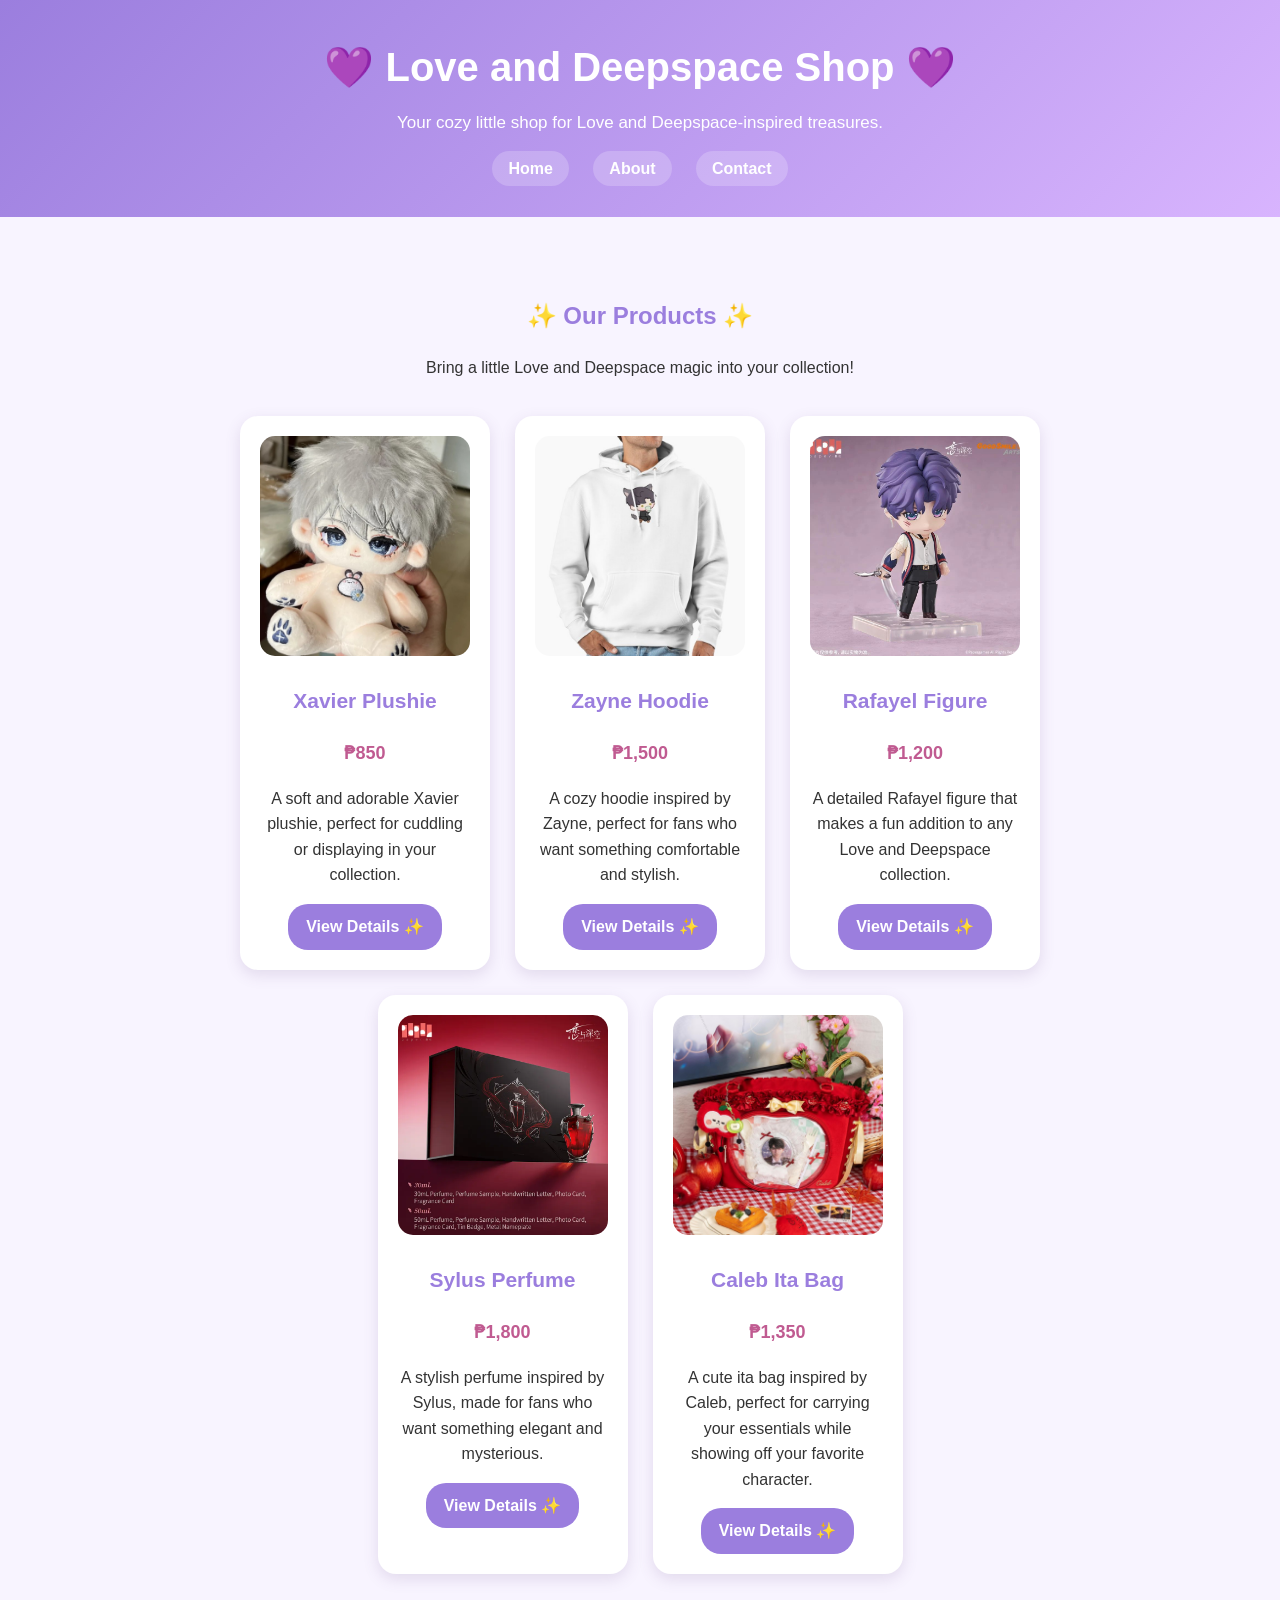
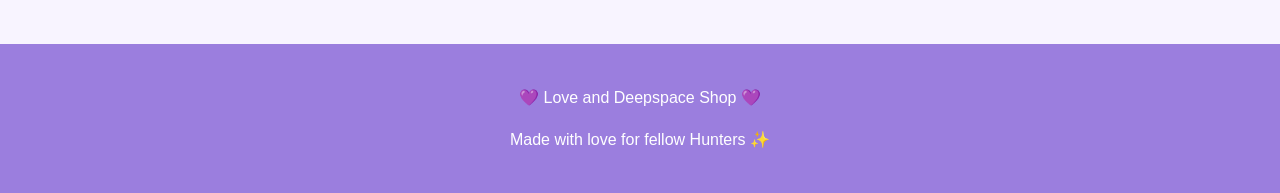
==== index.html @ d06d0bdc "Add shared stylesheet" ====
<!DOCTYPE html>
<html lang="en">

<head>
    <meta charset="UTF-8">
    <meta name="viewport" content="width=device-width, initial-scale=1.0">

    <title>Love and Deepspace Shop</title>

    <link rel="stylesheet" href="style.css">
</head>

<body>

    <header>

        <h1>💜 Love and Deepspace Shop 💜</h1>

        <p>
            Your cozy little shop for Love and Deepspace-inspired treasures.
        </p>

        <nav>
            <ul>
                <li><a href="index.html">Home</a></li>
                <li><a href="about.html">About</a></li>
                <li><a href="contact.html">Contact</a></li>
            </ul>
        </nav>

    </header>

    <main>

        <section class="welcome">

            <h2>✨ Our Products ✨</h2>

            <p>
                Bring a little Love and Deepspace magic into your collection!
            </p>

        </section>

        <section class="products">

            <article>

                <img
                    src="xavier-plushie.jfif"
                    alt="Xavier plushie">

                <h3>Xavier Plushie</h3>

                <p class="price">₱850</p>

                <p>
                    A soft and adorable Xavier plushie,
                    perfect for cuddling or displaying
                    in your collection.
                </p>

                <a class="details-link" href="products/xavier-plushie.html">
                    View Details ✨
                </a>

            </article>


            <article>

                <img
                    src="zayne-hoodie.jpg"
                    alt="Zayne hoodie">

                <h3>Zayne Hoodie</h3>

                <p class="price">₱1,500</p>

                <p>
                    A cozy hoodie inspired by Zayne,
                    perfect for fans who want something
                    comfortable and stylish.
                </p>

                <a class="details-link" href="products/zayne-hoodie.html">
                    View Details ✨
                </a>

            </article>


            <article>

                <img
                    src="rafayel-nendoroid.jpg"
                    alt="Rafayel figure">

                <h3>Rafayel Figure</h3>

                <p class="price">₱1,200</p>

                <p>
                    A detailed Rafayel figure that makes
                    a fun addition to any Love and Deepspace
                    collection.
                </p>

                <a class="details-link" href="products/rafayel-nendoroid.html">
                    View Details ✨
                </a>

            </article>


            <article>

                <img
                    src="sylus-perfume.webp"
                    alt="Sylus perfume">

                <h3>Sylus Perfume</h3>

                <p class="price">₱1,800</p>

                <p>
                    A stylish perfume inspired by Sylus,
                    made for fans who want something elegant
                    and mysterious.
                </p>

                <a class="details-link" href="products/sylus-perfume.html">
                    View Details ✨
                </a>

            </article>


            <article>

                <img
                    src="caleb-ita-bag.jpg"
                    alt="Caleb ita bag">

                <h3>Caleb Ita Bag</h3>

                <p class="price">₱1,350</p>

                <p>
                    A cute ita bag inspired by Caleb,
                    perfect for carrying your essentials
                    while showing off your favorite character.
                </p>

                <a class="details-link" href="products/caleb-ita-bag.html">
                    View Details ✨
                </a>

            </article>

        </section>

    </main>

    <footer>

        <p>💜 Love and Deepspace Shop 💜</p>

        <p>Made with love for fellow Hunters ✨</p>

    </footer>

</body>
</html>
---- style.css ----
/* =========================
   1. VARIABLES
========================= */

:root {
    --brand-color: #9b7ede;
    --dark-ink: #333333;
    --muted-grey: #777777;
    --light-background: #f8f4ff;
    --light-purple: #d8b4fe;
    --accent-color: #c05b91;
}


/* =========================
   2. BASE STYLES
========================= */

* {
    box-sizing: border-box;
}

body {
    margin: 0;
    font-family: Arial, sans-serif;
    line-height: 1.6;
    background-color: var(--light-background);
    color: var(--dark-ink);
}

img {
    max-width: 100%;
    height: auto;
}


/* =========================
   3. LAYOUT REGIONS
========================= */

header {
    background: linear-gradient(
        135deg,
        var(--brand-color),
        var(--light-purple)
    );
    color: white;
    text-align: center;
    padding: 35px 20px;
}

header h1 {
    margin: 0;
    font-size: 40px;
}

header p {
    margin: 10px 0 20px;
    font-size: 17px;
}


/* =========================
   NAVIGATION
========================= */

nav ul {
    list-style: none;
    padding: 0;
    margin: 20px 0 0;
}

nav li {
    display: inline-block;
    margin: 0 10px;
}

nav a {
    color: white;
    text-decoration: none;
    font-weight: bold;
    background-color: rgba(255, 255, 255, 0.2);
    padding: 9px 16px;
    border-radius: 20px;
}

nav a:hover {
    background-color: white;
    color: var(--brand-color);
}


main {
    max-width: 1100px;
    margin: 40px auto;
    padding: 20px;
}


footer {
    background-color: var(--brand-color);
    color: white;
    text-align: center;
    padding: 25px;
    margin-top: 50px;
}


/* =========================
   4. COMPONENTS
========================= */

.welcome {
    text-align: center;
    margin-bottom: 35px;
}

.welcome h2 {
    color: var(--brand-color);
}

.products {
    display: flex;
    flex-wrap: wrap;
    justify-content: center;
    gap: 25px;
}

article {
    width: 250px;
    background-color: white;
    padding: 20px;
    border-radius: 18px;
    text-align: center;
    box-shadow: 0 5px 15px rgba(100, 70, 130, 0.15);
    transition: transform 0.2s;
}

article:hover {
    transform: translateY(-6px);
}

article img {
    width: 220px;
    height: 220px;
    object-fit: cover;
    border-radius: 15px;
}

article h3 {
    color: var(--brand-color);
    font-size: 21px;
}

.price {
    color: var(--accent-color);
    font-weight: bold;
    font-size: 18px;
}


/* =========================
   BUTTONS AND LINKS
========================= */

button,
.button,
article a {
    display: inline-block;
    background-color: var(--brand-color);
    color: white;
    text-decoration: none;
    border: none;
    padding: 10px 18px;
    border-radius: 20px;
    font-weight: bold;
    cursor: pointer;
}

button:hover,
.button:hover,
article a:hover {
    background-color: var(--accent-color);
}


/* =========================
   FORMS
========================= */

form {
    max-width: 700px;
    margin: 0 auto;
}

fieldset {
    border: 2px solid var(--light-purple);
    border-radius: 12px;
    margin-bottom: 20px;
    padding: 20px;
}

legend {
    color: var(--brand-color);
    font-weight: bold;
}

label {
    display: block;
    margin-top: 12px;
    font-weight: bold;
}

input,
select,
textarea {
    width: 100%;
    padding: 10px;
    margin-top: 5px;
    border: 1px solid var(--light-purple);
    border-radius: 8px;
    font-family: inherit;
    font-size: 16px;
}

input[type="radio"],
input[type="checkbox"] {
    width: auto;
    margin-right: 5px;
}


/* =========================
   TABLES
========================= */

table {
    width: 100%;
    border-collapse: collapse;
    margin-top: 20px;
}

th,
td {
    border: 1px solid var(--light-purple);
    padding: 12px;
    text-align: left;
}

th {
    background-color: var(--light-purple);
    color: var(--dark-ink);
}


/* =========================
   RESPONSIVE DESIGN
========================= */

@media (max-width: 600px) {
    header h1 {
        font-size: 30px;
    }

    nav li {
        margin: 5px;
    }

    article {
        width: 100%;
        max-width: 320px;
    }

    main {
        margin: 20px auto;
        padding: 15px;
    }
}
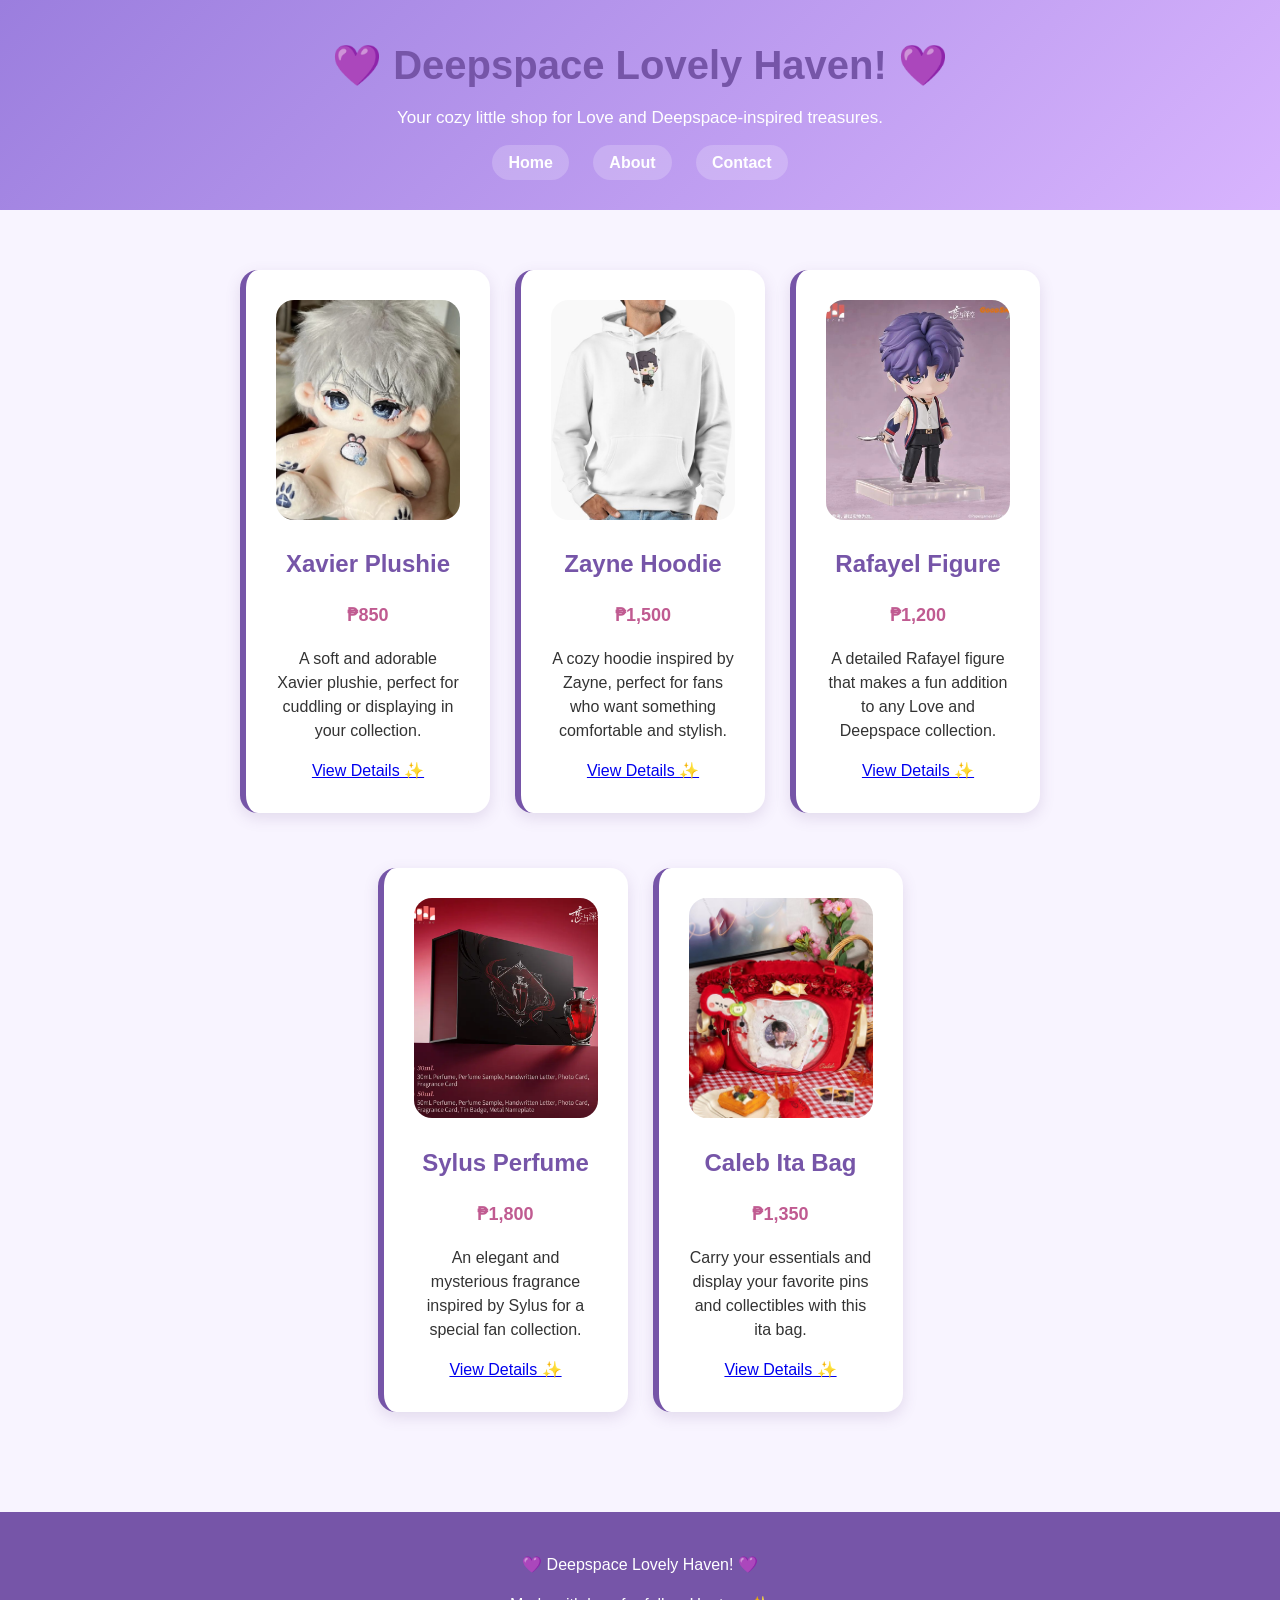
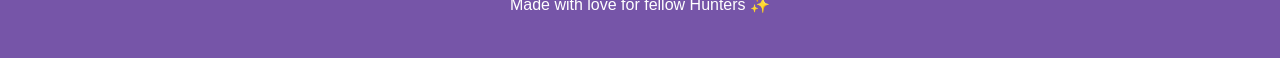
==== commit a02679e8: "Style product cards and forms" ====
--- a/index.html
+++ b/index.html
@@ -2,173 +2,197 @@
 <html lang="en">
 
 <head>
+
     <meta charset="UTF-8">
-    <meta name="viewport" content="width=device-width, initial-scale=1.0">
 
-    <title>Love and Deepspace Shop</title>
+    <meta name="viewport"
+          content="width=device-width, initial-scale=1.0">
+
+    <title>Deepspace Lovely Haven!</title>
 
     <link rel="stylesheet" href="style.css">
+
 </head>
 
 <body>
 
-    <header>
+<header>
 
-        <h1>💜 Love and Deepspace Shop 💜</h1>
+    <h1>💜 Deepspace Lovely Haven! 💜</h1>
 
-        <p>
-            Your cozy little shop for Love and Deepspace-inspired treasures.
-        </p>
+    <p>
+        Your cozy little shop for Love and Deepspace-inspired treasures.
+    </p>
 
-        <nav>
-            <ul>
-                <li><a href="index.html">Home</a></li>
-                <li><a href="about.html">About</a></li>
-                <li><a href="contact.html">Contact</a></li>
-            </ul>
-        </nav>
+    <nav>
 
-    </header>
+        <ul>
 
-    <main>
+            <li>
+                <a href="index.html">Home</a>
+            </li>
 
-        <section class="welcome">
+            <li>
+                <a href="about.html">About</a>
+            </li>
 
-            <h2>✨ Our Products ✨</h2>
+            <li>
+                <a href="contact.html">Contact</a>
+            </li>
+
+        </ul>
+
+    </nav>
+
+</header>
+
+<main>
+
+    <section class="products">
+
+        <article class="product-card">
+
+            <img
+                src="xavier-plushie.jfif"
+                alt="Xavier plushie">
+
+            <h2>Xavier Plushie</h2>
+
+            <p class="price">₱850</p>
 
             <p>
-                Bring a little Love and Deepspace magic into your collection!
+                A soft and adorable Xavier plushie, perfect
+                for cuddling or displaying in your collection.
             </p>
 
-        </section>
+            <a
+                class="button"
+                href="products/xavier-plushie.html">
 
-        <section class="products">
+                View Details ✨
 
-            <article>
+            </a>
 
-                <img
-                    src="xavier-plushie.jfif"
-                    alt="Xavier plushie">
-
-                <h3>Xavier Plushie</h3>
-
-                <p class="price">₱850</p>
-
-                <p>
-                    A soft and adorable Xavier plushie,
-                    perfect for cuddling or displaying
-                    in your collection.
-                </p>
-
-                <a class="details-link" href="products/xavier-plushie.html">
-                    View Details ✨
-                </a>
-
-            </article>
+        </article>
 
 
-            <article>
+        <article class="product-card">
 
-                <img
-                    src="zayne-hoodie.jpg"
-                    alt="Zayne hoodie">
+            <img
+                src="zayne-hoodie.jpg"
+                alt="Zayne hoodie">
 
-                <h3>Zayne Hoodie</h3>
+            <h2>Zayne Hoodie</h2>
 
-                <p class="price">₱1,500</p>
+            <p class="price">₱1,500</p>
 
-                <p>
-                    A cozy hoodie inspired by Zayne,
-                    perfect for fans who want something
-                    comfortable and stylish.
-                </p>
+            <p>
+                A cozy hoodie inspired by Zayne, perfect for
+                fans who want something comfortable and stylish.
+            </p>
 
-                <a class="details-link" href="products/zayne-hoodie.html">
-                    View Details ✨
-                </a>
+            <a
+                class="button"
+                href="products/zayne-hoodie.html">
 
-            </article>
+                View Details ✨
+
+            </a>
+
+        </article>
 
 
-            <article>
+        <article class="product-card">
 
-                <img
-                    src="rafayel-nendoroid.jpg"
-                    alt="Rafayel figure">
+            <img
+                src="rafayel-nendoroid.jpg"
+                alt="Rafayel figure">
 
-                <h3>Rafayel Figure</h3>
+            <h2>Rafayel Figure</h2>
 
-                <p class="price">₱1,200</p>
+            <p class="price">₱1,200</p>
 
-                <p>
-                    A detailed Rafayel figure that makes
-                    a fun addition to any Love and Deepspace
-                    collection.
-                </p>
+            <p>
+                A detailed Rafayel figure that makes a fun
+                addition to any Love and Deepspace collection.
+            </p>
 
-                <a class="details-link" href="products/rafayel-nendoroid.html">
-                    View Details ✨
-                </a>
+            <a
+                class="button"
+                href="products/rafayel-nendoroid.html">
 
-            </article>
+                View Details ✨
+
+            </a>
+
+        </article>
 
 
-            <article>
+        <article class="product-card">
 
-                <img
-                    src="sylus-perfume.webp"
-                    alt="Sylus perfume">
+            <img
+                src="sylus-perfume.webp"
+                alt="Sylus-inspired perfume">
 
-                <h3>Sylus Perfume</h3>
+            <h2>Sylus Perfume</h2>
 
-                <p class="price">₱1,800</p>
+            <p class="price">₱1,800</p>
 
-                <p>
-                    A stylish perfume inspired by Sylus,
-                    made for fans who want something elegant
-                    and mysterious.
-                </p>
+            <p>
+                An elegant and mysterious fragrance inspired
+                by Sylus for a special fan collection.
+            </p>
 
-                <a class="details-link" href="products/sylus-perfume.html">
-                    View Details ✨
-                </a>
+            <a
+                class="button"
+                href="products/sylus-perfume.html">
 
-            </article>
+                View Details ✨
+
+            </a>
+
+        </article>
 
 
-            <article>
+        <article class="product-card">
 
-                <img
-                    src="caleb-ita-bag.jpg"
-                    alt="Caleb ita bag">
+            <img
+                src="caleb-ita-bag.jpg"
+                alt="Caleb ita bag">
 
-                <h3>Caleb Ita Bag</h3>
+            <h2>Caleb Ita Bag</h2>
 
-                <p class="price">₱1,350</p>
+            <p class="price">₱1,350</p>
 
-                <p>
-                    A cute ita bag inspired by Caleb,
-                    perfect for carrying your essentials
-                    while showing off your favorite character.
-                </p>
+            <p>
+                Carry your essentials and display your favorite
+                pins and collectibles with this ita bag.
+            </p>
 
-                <a class="details-link" href="products/caleb-ita-bag.html">
-                    View Details ✨
-                </a>
+            <a
+                class="button"
+                href="products/caleb-ita-bag.html">
 
-            </article>
+                View Details ✨
 
-        </section>
+            </a>
 
-    </main>
+        </article>
 
-    <footer>
+    </section>
 
-        <p>💜 Love and Deepspace Shop 💜</p>
+</main>
 
-        <p>Made with love for fellow Hunters ✨</p>
+<footer>
 
-    </footer>
+    <p>💜 Deepspace Lovely Haven! 💜</p>
+
+    <p>
+        Made with love for fellow Hunters ✨
+    </p>
+
+</footer>
 
 </body>
+
 </html>
--- a/style.css
+++ b/style.css
@@ -1,19 +1,19 @@
 /* =========================
-   1. VARIABLES
+   VARIABLES
 ========================= */
 
 :root {
-    --brand-color: #9b7ede;
-    --dark-ink: #333333;
-    --muted-grey: #777777;
-    --light-background: #f8f4ff;
-    --light-purple: #d8b4fe;
-    --accent-color: #c05b91;
-}
-
-
-/* =========================
-   2. BASE STYLES
+    --brand: #7655a8;
+    --brand-dark: #5f4389;
+    --ink: #333333;
+    --muted: #c9b6e4;
+    --background: #f8f4ff;
+    --light: #ffffff;
+}
+
+
+/* =========================
+   BASE STYLES
 ========================= */
 
 * {
@@ -23,28 +23,19 @@
 body {
     margin: 0;
     font-family: Arial, sans-serif;
-    line-height: 1.6;
-    background-color: var(--light-background);
-    color: var(--dark-ink);
-}
-
-img {
-    max-width: 100%;
-    height: auto;
-}
-
-
-/* =========================
-   3. LAYOUT REGIONS
+    line-height: 1.5;
+    background-color: var(--background);
+    color: var(--ink);
+}
+
+
+/* =========================
+   HEADER AND NAVIGATION
 ========================= */
 
 header {
-    background: linear-gradient(
-        135deg,
-        var(--brand-color),
-        var(--light-purple)
-    );
-    color: white;
+    background: linear-gradient(135deg, #9b7ede, #d8b4fe);
+    color: var(--light);
     text-align: center;
     padding: 35px 20px;
 }
@@ -55,14 +46,9 @@
 }
 
 header p {
+    font-size: 17px;
     margin: 10px 0 20px;
-    font-size: 17px;
-}
-
-
-/* =========================
-   NAVIGATION
-========================= */
+}
 
 nav ul {
     list-style: none;
@@ -76,7 +62,7 @@
 }
 
 nav a {
-    color: white;
+    color: var(--light);
     text-decoration: none;
     font-weight: bold;
     background-color: rgba(255, 255, 255, 0.2);
@@ -85,10 +71,14 @@
 }
 
 nav a:hover {
-    background-color: white;
-    color: var(--brand-color);
-}
-
+    background-color: var(--light);
+    color: var(--brand);
+}
+
+
+/* =========================
+   MAIN CONTENT
+========================= */
 
 main {
     max-width: 1100px;
@@ -96,28 +86,19 @@
     padding: 20px;
 }
 
-
-footer {
-    background-color: var(--brand-color);
-    color: white;
-    text-align: center;
-    padding: 25px;
-    margin-top: 50px;
-}
-
-
-/* =========================
-   4. COMPONENTS
-========================= */
-
 .welcome {
     text-align: center;
     margin-bottom: 35px;
 }
 
 .welcome h2 {
-    color: var(--brand-color);
-}
+    color: var(--brand);
+}
+
+
+/* =========================
+   PRODUCT CARDS
+========================= */
 
 .products {
     display: flex;
@@ -126,61 +107,80 @@
     gap: 25px;
 }
 
-article {
+.product-card {
     width: 250px;
-    background-color: white;
+    background-color: var(--light);
     padding: 20px;
     border-radius: 18px;
+    border-left: 6px solid var(--brand);
+    margin-bottom: 25px;
     text-align: center;
     box-shadow: 0 5px 15px rgba(100, 70, 130, 0.15);
     transition: transform 0.2s;
 }
 
-article:hover {
+.product-card:hover {
     transform: translateY(-6px);
 }
 
-article img {
+.product-card img {
     width: 220px;
     height: 220px;
+    max-width: 100%;
     object-fit: cover;
     border-radius: 15px;
 }
 
-article h3 {
-    color: var(--brand-color);
+.product-card h3 {
+    color: var(--brand);
     font-size: 21px;
 }
 
 .price {
-    color: var(--accent-color);
+    color: #c05b91;
     font-weight: bold;
     font-size: 18px;
 }
 
-
-/* =========================
-   BUTTONS AND LINKS
-========================= */
-
-button,
-.button,
-article a {
+.details-link {
     display: inline-block;
-    background-color: var(--brand-color);
-    color: white;
+    margin-top: 10px;
+    background-color: var(--brand);
+    color: var(--light);
     text-decoration: none;
-    border: none;
-    padding: 10px 18px;
+    padding: 9px 15px;
     border-radius: 20px;
     font-weight: bold;
-    cursor: pointer;
-}
-
-button:hover,
-.button:hover,
-article a:hover {
-    background-color: var(--accent-color);
+}
+
+.details-link:hover {
+    background-color: var(--brand-dark);
+}
+
+
+/* =========================
+   CONTACT CARD
+========================= */
+
+.contact-card,
+.product-card,
+.order-form {
+    background-color: var(--light);
+    border-radius: 18px;
+}
+
+.contact-card {
+    padding: 35px;
+    box-shadow: 0 5px 15px rgba(100, 70, 130, 0.15);
+}
+
+.contact-card h2 {
+    color: var(--brand);
+    text-align: center;
+}
+
+.contact-card > p {
+    text-align: center;
 }
 
 
@@ -188,91 +188,142 @@
    FORMS
 ========================= */
 
-form {
-    max-width: 700px;
-    margin: 0 auto;
-}
-
 fieldset {
-    border: 2px solid var(--light-purple);
-    border-radius: 12px;
-    margin-bottom: 20px;
-    padding: 20px;
+    padding: 25px;
+    border: 2px solid var(--muted);
+    border-radius: 15px;
+    margin-top: 20px;
 }
 
 legend {
-    color: var(--brand-color);
-    font-weight: bold;
+    color: var(--brand);
+    font-weight: bold;
+    font-size: 20px;
+    padding: 0 10px;
 }
 
 label {
     display: block;
-    margin-top: 12px;
-    font-weight: bold;
+    margin-top: 15px;
+    margin-bottom: 7px;
+    font-weight: bold;
+    color: var(--brand);
 }
 
 input,
 select,
 textarea {
     width: 100%;
-    padding: 10px;
-    margin-top: 5px;
-    border: 1px solid var(--light-purple);
-    border-radius: 8px;
-    font-family: inherit;
+    padding: 12px;
+    border: 1px solid var(--muted);
+    border-radius: 10px;
+    font-family: Arial, sans-serif;
+    font-size: 15px;
+    background-color: var(--background);
+}
+
+textarea {
+    min-height: 150px;
+    resize: vertical;
+}
+
+
+/* =========================
+   FORM FOCUS
+========================= */
+
+input:focus,
+select:focus,
+textarea:focus {
+    outline: 3px solid var(--brand);
+    outline-offset: 2px;
+}
+
+
+/* =========================
+   FORM BUTTONS
+========================= */
+
+button,
+.send-button {
+    margin-top: 25px;
+    background-color: var(--brand);
+    color: var(--light);
+    padding: 12px 25px;
+    border: none;
+    border-radius: 25px;
     font-size: 16px;
-}
-
-input[type="radio"],
-input[type="checkbox"] {
-    width: auto;
-    margin-right: 5px;
-}
-
-
-/* =========================
-   TABLES
-========================= */
+    font-weight: bold;
+    cursor: pointer;
+}
+
+button:hover,
+.send-button:hover {
+    background-color: var(--brand-dark);
+}
+
+
+/* =========================
+   PRODUCT DETAILS
+========================= */
+
+.product-card,
+.order-form {
+    padding: 30px;
+    box-shadow: 0 5px 15px rgba(100, 70, 130, 0.15);
+    margin-bottom: 30px;
+}
+
+.product-card img {
+    border-radius: 18px;
+}
+
+.order-form img {
+    width: 180px;
+    max-width: 100%;
+    display: block;
+    margin: 0 auto 20px;
+    border-radius: 15px;
+}
+
+h1,
+h2 {
+    color: var(--brand);
+}
 
 table {
     width: 100%;
     border-collapse: collapse;
-    margin-top: 20px;
+    margin-top: 25px;
 }
 
 th,
 td {
-    border: 1px solid var(--light-purple);
+    border: 1px solid var(--muted);
     padding: 12px;
     text-align: left;
 }
 
 th {
-    background-color: var(--light-purple);
-    color: var(--dark-ink);
-}
-
-
-/* =========================
-   RESPONSIVE DESIGN
-========================= */
-
-@media (max-width: 600px) {
-    header h1 {
-        font-size: 30px;
-    }
-
-    nav li {
-        margin: 5px;
-    }
-
-    article {
-        width: 100%;
-        max-width: 320px;
-    }
-
-    main {
-        margin: 20px auto;
-        padding: 15px;
-    }
+    background-color: #eee4ff;
+    color: var(--brand);
+}
+
+.choice label {
+    display: inline;
+    margin-right: 20px;
+    font-weight: normal;
+}
+
+
+/* =========================
+   FOOTER
+========================= */
+
+footer {
+    background-color: var(--brand);
+    color: var(--light);
+    text-align: center;
+    padding: 25px;
+    margin-top: 50px;
 }
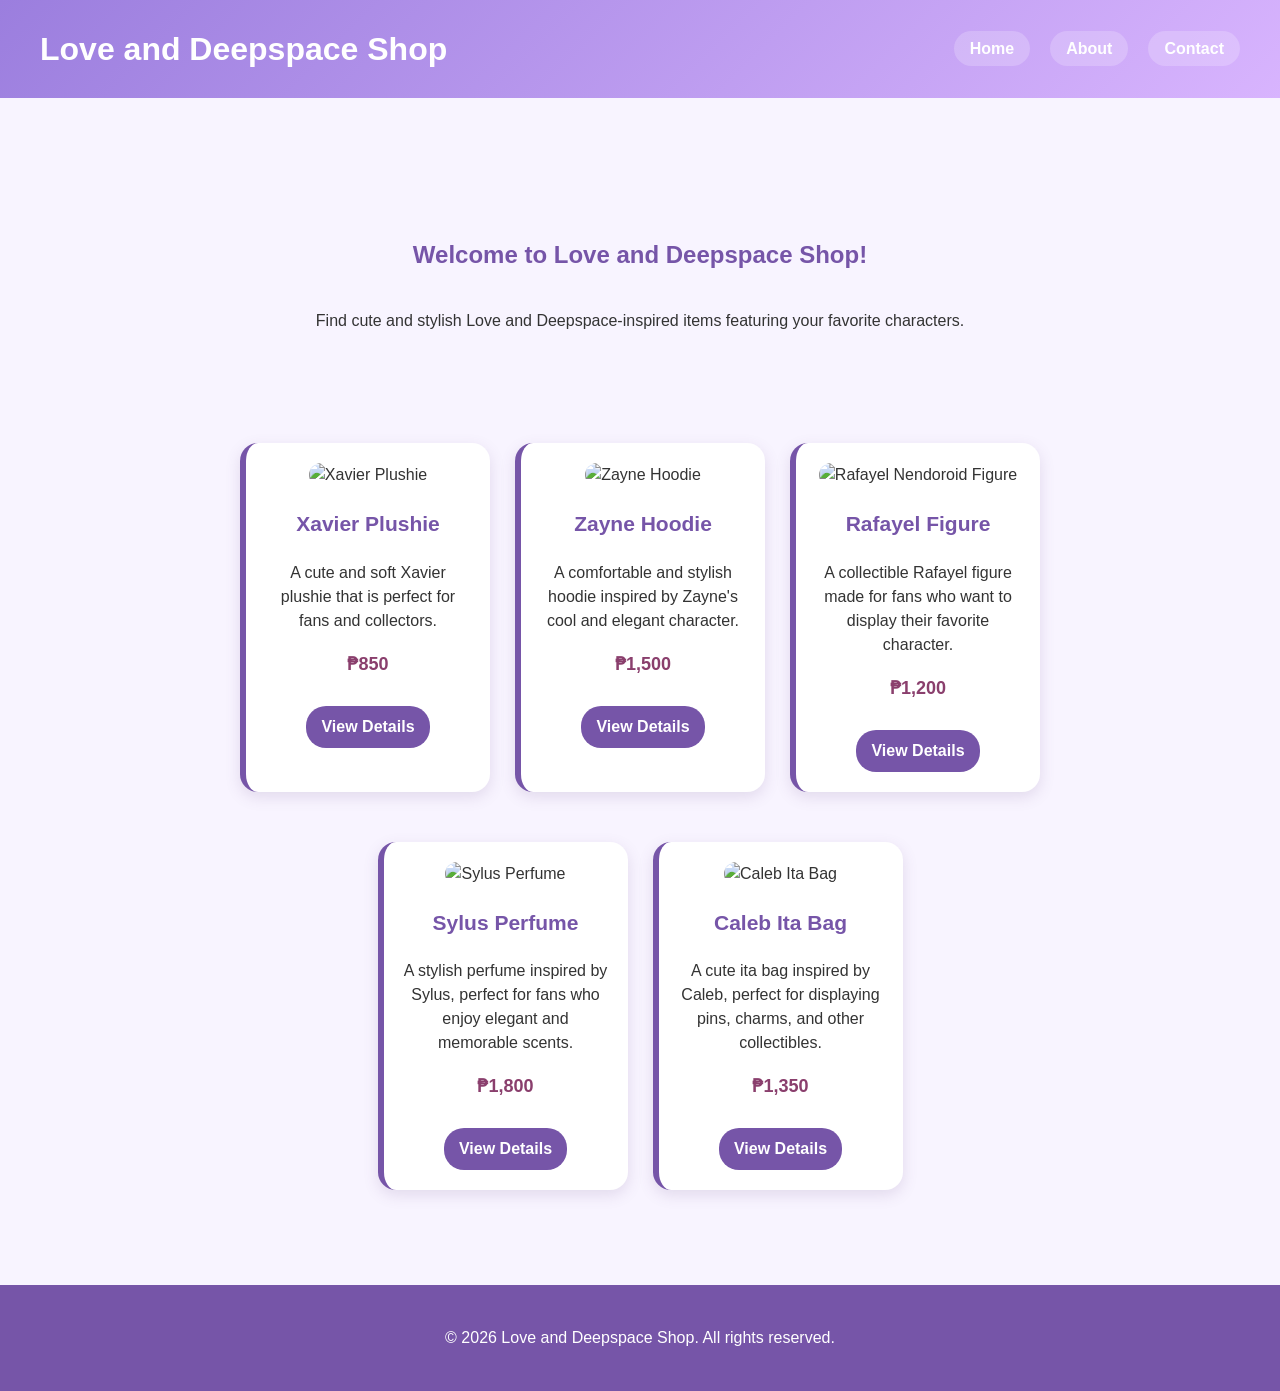
==== commit a5194723: "Rebuild shop header with Flexbox" ====
--- a/index.html
+++ b/index.html
@@ -1,182 +1,103 @@
 <!DOCTYPE html>
 <html lang="en">
-
 <head>
-
     <meta charset="UTF-8">
-
-    <meta name="viewport"
-          content="width=device-width, initial-scale=1.0">
-
-    <title>Deepspace Lovely Haven!</title>
-
+    <meta name="viewport" content="width=device-width, initial-scale=1.0">
+    <title>Love and Deepspace Shop</title>
     <link rel="stylesheet" href="style.css">
-
 </head>
 
 <body>
 
-<header>
+<header class="site-header">
 
-    <h1>💜 Deepspace Lovely Haven! 💜</h1>
-
-    <p>
-        Your cozy little shop for Love and Deepspace-inspired treasures.
-    </p>
+    <h1>Love and Deepspace Shop</h1>
 
     <nav>
-
         <ul>
-
-            <li>
-                <a href="index.html">Home</a>
-            </li>
-
-            <li>
-                <a href="about.html">About</a>
-            </li>
-
-            <li>
-                <a href="contact.html">Contact</a>
-            </li>
-
+            <li><a href="index.html">Home</a></li>
+            <li><a href="about.html">About</a></li>
+            <li><a href="contact.html">Contact</a></li>
         </ul>
-
     </nav>
 
 </header>
 
 <main>
 
+    <section class="welcome">
+        <h2>Welcome to Love and Deepspace Shop!</h2>
+        <p>
+            Find cute and stylish Love and Deepspace-inspired items
+            featuring your favorite characters.
+        </p>
+    </section>
+
     <section class="products">
 
         <article class="product-card">
-
-            <img
-                src="xavier-plushie.jfif"
-                alt="Xavier plushie">
-
-            <h2>Xavier Plushie</h2>
-
+            <img src="xavierplushie.jfif" alt="Xavier Plushie">
+            <h3>Xavier Plushie</h3>
+            <p>
+                A cute and soft Xavier plushie that is perfect for
+                fans and collectors.
+            </p>
             <p class="price">₱850</p>
-
-            <p>
-                A soft and adorable Xavier plushie, perfect
-                for cuddling or displaying in your collection.
-            </p>
-
-            <a
-                class="button"
-                href="products/xavier-plushie.html">
-
-                View Details ✨
-
+            <a class="details-link" href="products/xavier-plushie.html">
+                View Details
             </a>
-
         </article>
 
+        <article class="product-card">
+            <img src="zaynehoodie.jpg" alt="Zayne Hoodie">
+            <h3>Zayne Hoodie</h3>
+            <p>
+                A comfortable and stylish hoodie inspired by
+                Zayne's cool and elegant character.
+            </p>
+            <p class="price">₱1,500</p>
+            <a class="details-link" href="products/zayne-hoodie.html">
+                View Details
+            </a>
+        </article>
 
         <article class="product-card">
-
-            <img
-                src="zayne-hoodie.jpg"
-                alt="Zayne hoodie">
-
-            <h2>Zayne Hoodie</h2>
-
-            <p class="price">₱1,500</p>
-
+            <img src="rafayelnendoroid.jpg" alt="Rafayel Nendoroid Figure">
+            <h3>Rafayel Figure</h3>
             <p>
-                A cozy hoodie inspired by Zayne, perfect for
-                fans who want something comfortable and stylish.
+                A collectible Rafayel figure made for fans who
+                want to display their favorite character.
             </p>
-
-            <a
-                class="button"
-                href="products/zayne-hoodie.html">
-
-                View Details ✨
-
+            <p class="price">₱1,200</p>
+            <a class="details-link" href="products/rafayel-nendoroid.html">
+                View Details
             </a>
-
         </article>
 
+        <article class="product-card">
+            <img src="sylusperfume.webp" alt="Sylus Perfume">
+            <h3>Sylus Perfume</h3>
+            <p>
+                A stylish perfume inspired by Sylus, perfect for
+                fans who enjoy elegant and memorable scents.
+            </p>
+            <p class="price">₱1,800</p>
+            <a class="details-link" href="products/sylus-perfume.html">
+                View Details
+            </a>
+        </article>
 
         <article class="product-card">
-
-            <img
-                src="rafayel-nendoroid.jpg"
-                alt="Rafayel figure">
-
-            <h2>Rafayel Figure</h2>
-
-            <p class="price">₱1,200</p>
-
+            <img src="calebitabag.jpg" alt="Caleb Ita Bag">
+            <h3>Caleb Ita Bag</h3>
             <p>
-                A detailed Rafayel figure that makes a fun
-                addition to any Love and Deepspace collection.
+                A cute ita bag inspired by Caleb, perfect for
+                displaying pins, charms, and other collectibles.
             </p>
-
-            <a
-                class="button"
-                href="products/rafayel-nendoroid.html">
-
-                View Details ✨
-
+            <p class="price">₱1,350</p>
+            <a class="details-link" href="products/caleb-ita-bag.html">
+                View Details
             </a>
-
-        </article>
-
-
-        <article class="product-card">
-
-            <img
-                src="sylus-perfume.webp"
-                alt="Sylus-inspired perfume">
-
-            <h2>Sylus Perfume</h2>
-
-            <p class="price">₱1,800</p>
-
-            <p>
-                An elegant and mysterious fragrance inspired
-                by Sylus for a special fan collection.
-            </p>
-
-            <a
-                class="button"
-                href="products/sylus-perfume.html">
-
-                View Details ✨
-
-            </a>
-
-        </article>
-
-
-        <article class="product-card">
-
-            <img
-                src="caleb-ita-bag.jpg"
-                alt="Caleb ita bag">
-
-            <h2>Caleb Ita Bag</h2>
-
-            <p class="price">₱1,350</p>
-
-            <p>
-                Carry your essentials and display your favorite
-                pins and collectibles with this ita bag.
-            </p>
-
-            <a
-                class="button"
-                href="products/caleb-ita-bag.html">
-
-                View Details ✨
-
-            </a>
-
         </article>
 
     </section>
@@ -184,15 +105,8 @@
 </main>
 
 <footer>
-
-    <p>💜 Deepspace Lovely Haven! 💜</p>
-
-    <p>
-        Made with love for fellow Hunters ✨
-    </p>
-
+    <p>&copy; 2026 Love and Deepspace Shop. All rights reserved.</p>
 </footer>
 
 </body>
-
 </html>
--- a/style.css
+++ b/style.css
@@ -33,35 +33,34 @@
    HEADER AND NAVIGATION
 ========================= */
 
-header {
+.site-header {
+    display: flex;
+    justify-content: space-between;
+    align-items: center;
     background: linear-gradient(135deg, #9b7ede, #d8b4fe);
     color: var(--light);
-    text-align: center;
-    padding: 35px 20px;
-}
-
-header h1 {
+    padding: 25px 40px;
+}
+
+.site-header h1 {
     margin: 0;
-    font-size: 40px;
-}
-
-header p {
-    font-size: 17px;
-    margin: 10px 0 20px;
-}
-
-nav ul {
+    font-size: 32px;
+    color: var(--light);
+}
+
+.site-header nav ul {
+    display: flex;
+    gap: 20px;
     list-style: none;
     padding: 0;
-    margin: 20px 0 0;
-}
-
-nav li {
-    display: inline-block;
-    margin: 0 10px;
-}
-
-nav a {
+    margin: 0;
+}
+
+.site-header nav li {
+    margin: 0;
+}
+
+.site-header nav a {
     color: var(--light);
     text-decoration: none;
     font-weight: bold;
@@ -70,7 +69,7 @@
     border-radius: 20px;
 }
 
-nav a:hover {
+.site-header nav a:hover {
     background-color: var(--light);
     color: var(--brand);
 }
@@ -86,7 +85,17 @@
     padding: 20px;
 }
 
+
+/* =========================
+   WELCOME SECTION
+========================= */
+
 .welcome {
+    min-height: 250px;
+    display: flex;
+    flex-direction: column;
+    justify-content: center;
+    align-items: center;
     text-align: center;
     margin-bottom: 35px;
 }
@@ -131,13 +140,17 @@
     border-radius: 15px;
 }
 
+.product-card h2,
 .product-card h3 {
     color: var(--brand);
+}
+
+.product-card h3 {
     font-size: 21px;
 }
 
 .price {
-    color: #c05b91;
+    color: #8a3f6d;
     font-weight: bold;
     font-size: 18px;
 }
@@ -159,19 +172,19 @@
 
 
 /* =========================
-   CONTACT CARD
+   CONTACT AND ABOUT CARDS
 ========================= */
 
 .contact-card,
-.product-card,
 .order-form {
     background-color: var(--light);
     border-radius: 18px;
+    padding: 30px;
+    box-shadow: 0 5px 15px rgba(100, 70, 130, 0.15);
 }
 
 .contact-card {
-    padding: 35px;
-    box-shadow: 0 5px 15px rgba(100, 70, 130, 0.15);
+    border-left: 6px solid var(--brand);
 }
 
 .contact-card h2 {
@@ -181,6 +194,14 @@
 
 .contact-card > p {
     text-align: center;
+}
+
+.about-image {
+    display: block;
+    width: 300px;
+    max-width: 100%;
+    margin: 20px auto;
+    border-radius: 15px;
 }
 
 
@@ -267,15 +288,8 @@
    PRODUCT DETAILS
 ========================= */
 
-.product-card,
 .order-form {
-    padding: 30px;
-    box-shadow: 0 5px 15px rgba(100, 70, 130, 0.15);
     margin-bottom: 30px;
-}
-
-.product-card img {
-    border-radius: 18px;
 }
 
 .order-form img {
@@ -286,11 +300,6 @@
     border-radius: 15px;
 }
 
-h1,
-h2 {
-    color: var(--brand);
-}
-
 table {
     width: 100%;
     border-collapse: collapse;
@@ -309,12 +318,6 @@
     color: var(--brand);
 }
 
-.choice label {
-    display: inline;
-    margin-right: 20px;
-    font-weight: normal;
-}
-
 
 /* =========================
    FOOTER
@@ -326,4 +329,30 @@
     text-align: center;
     padding: 25px;
     margin-top: 50px;
+}
+
+
+/* =========================
+   RESPONSIVE DESIGN
+========================= */
+
+@media (max-width: 700px) {
+
+    .site-header {
+        flex-direction: column;
+        gap: 20px;
+        text-align: center;
+    }
+
+    .site-header nav ul {
+        flex-wrap: wrap;
+        justify-content: center;
+        gap: 10px;
+    }
+
+    .product-card {
+        width: 100%;
+        max-width: 350px;
+    }
+
 }
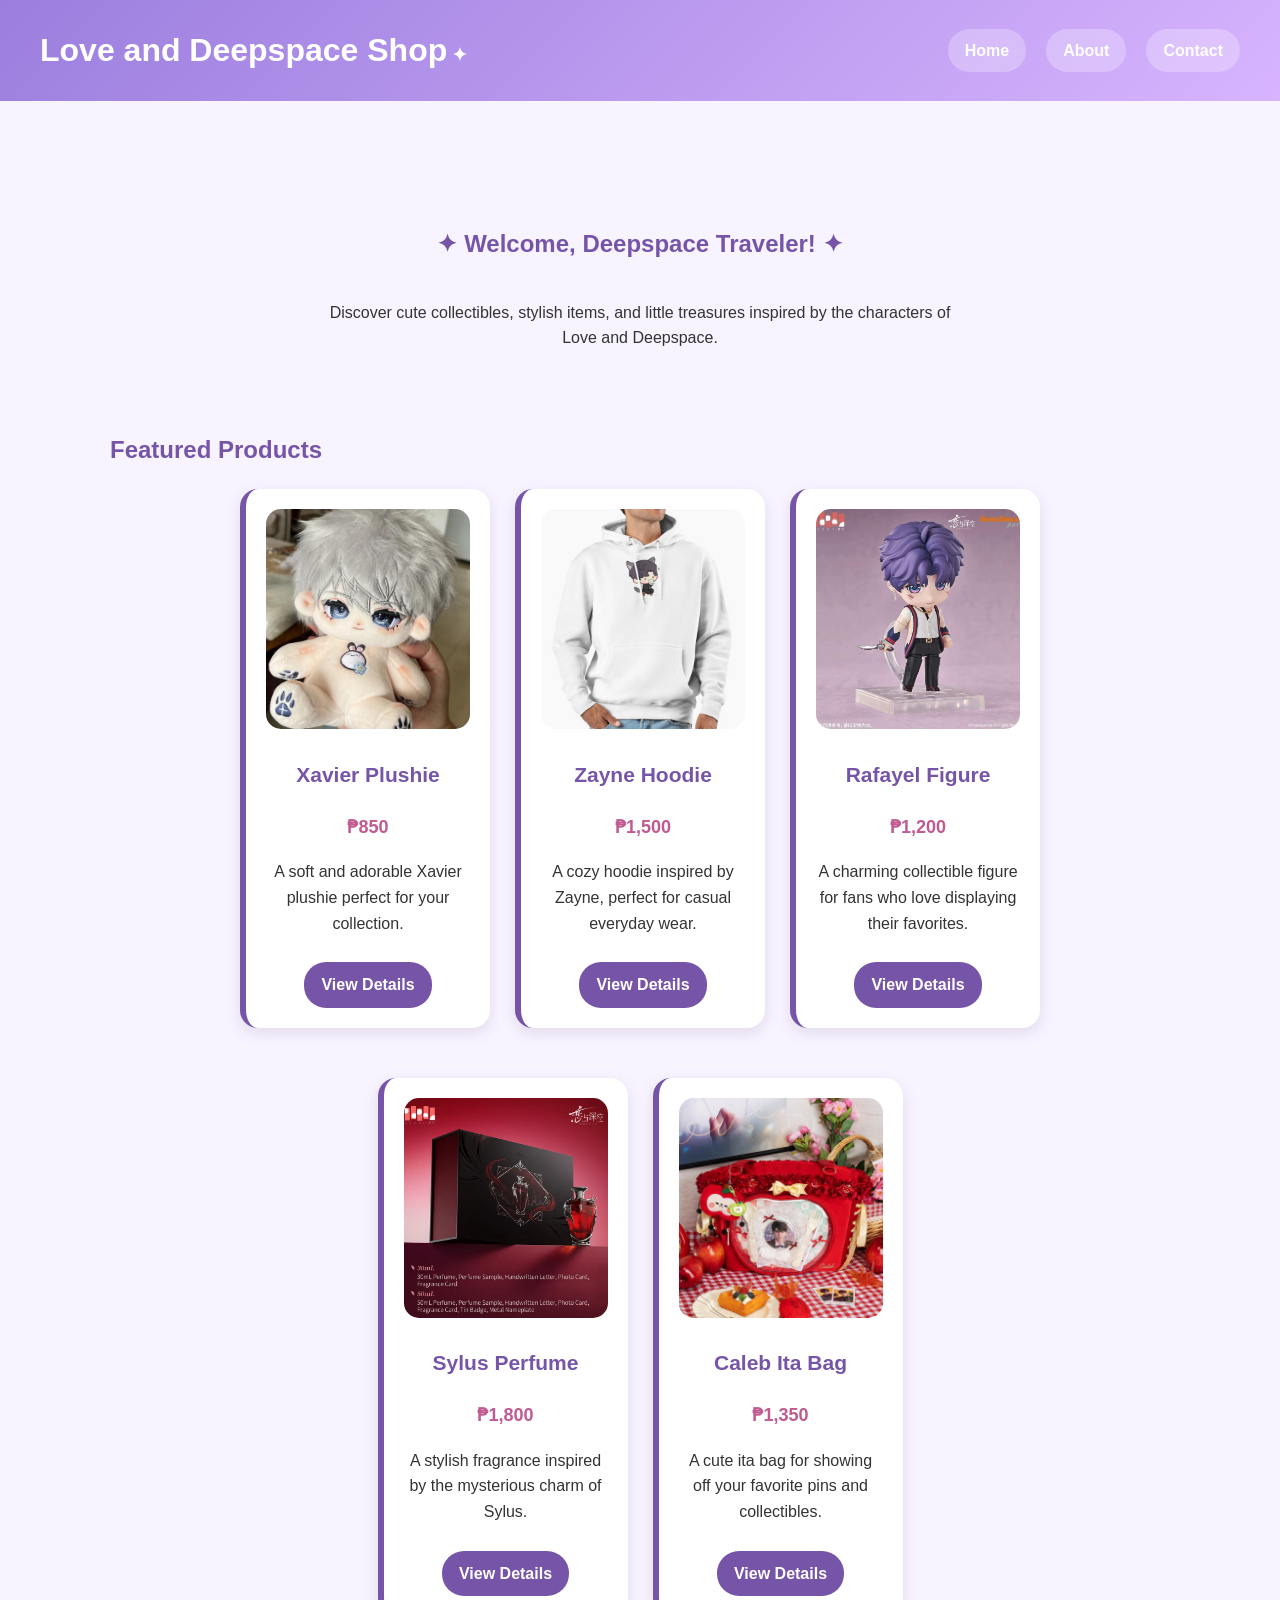
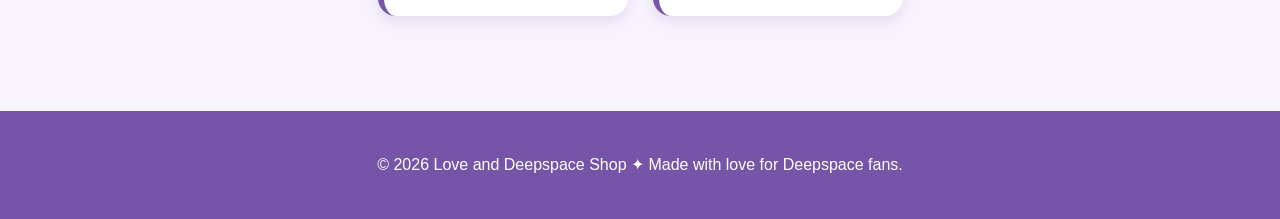
==== commit 6a9fd5df: "Rebuild shop header with Flexbox" ====
--- a/index.html
+++ b/index.html
@@ -1,112 +1,187 @@
 <!DOCTYPE html>
 <html lang="en">
+
 <head>
     <meta charset="UTF-8">
     <meta name="viewport" content="width=device-width, initial-scale=1.0">
+
     <title>Love and Deepspace Shop</title>
+
     <link rel="stylesheet" href="style.css">
 </head>
 
 <body>
 
-<header class="site-header">
+    <header class="site-header">
 
-    <h1>Love and Deepspace Shop</h1>
+        <h1>Love and Deepspace Shop</h1>
 
-    <nav>
-        <ul>
-            <li><a href="index.html">Home</a></li>
-            <li><a href="about.html">About</a></li>
-            <li><a href="contact.html">Contact</a></li>
-        </ul>
-    </nav>
+        <nav>
+            <ul>
+                <li><a href="index.html">Home</a></li>
+                <li><a href="about.html">About</a></li>
+                <li><a href="contact.html">Contact</a></li>
+            </ul>
+        </nav>
 
-</header>
+    </header>
 
-<main>
 
-    <section class="welcome">
-        <h2>Welcome to Love and Deepspace Shop!</h2>
+    <main>
+
+        <section class="welcome">
+
+            <h2>Welcome, Deepspace Traveler!</h2>
+
+            <p>
+                Discover cute collectibles, stylish items, and little treasures
+                inspired by the characters of Love and Deepspace.
+            </p>
+
+        </section>
+
+
+        <section>
+
+            <h2 class="section-title">Featured Products</h2>
+
+            <div class="products">
+
+
+                <article class="product-card">
+
+                    <img
+                        src="xavier-plushie.jpg"
+                        alt="Xavier Plushie">
+
+                    <h3>Xavier Plushie</h3>
+
+                    <p class="price">₱850</p>
+
+                    <p>
+                        A soft and adorable Xavier plushie
+                        perfect for your collection.
+                    </p>
+
+                    <a
+                        class="details-link"
+                        href="products/xavier-plushie.html">
+                        View Details
+                    </a>
+
+                </article>
+
+
+                <article class="product-card">
+
+                    <img
+                        src="zayne-hoodie.jpg"
+                        alt="Zayne Hoodie">
+
+                    <h3>Zayne Hoodie</h3>
+
+                    <p class="price">₱1,500</p>
+
+                    <p>
+                        A cozy hoodie inspired by Zayne,
+                        perfect for casual everyday wear.
+                    </p>
+
+                    <a
+                        class="details-link"
+                        href="products/zayne-hoodie.html">
+                        View Details
+                    </a>
+
+                </article>
+
+
+                <article class="product-card">
+
+                    <img
+                        src="rafayel-nendoroid.jpg"
+                        alt="Rafayel Nendoroid Figure">
+
+                    <h3>Rafayel Figure</h3>
+
+                    <p class="price">₱1,200</p>
+
+                    <p>
+                        A charming collectible figure
+                        for fans who love displaying their favorites.
+                    </p>
+
+                    <a
+                        class="details-link"
+                        href="products/rafayel-nendoroid.html">
+                        View Details
+                    </a>
+
+                </article>
+
+
+                <article class="product-card">
+
+                    <img
+                        src="sylus-perfume.webp"
+                        alt="Sylus Perfume">
+
+                    <h3>Sylus Perfume</h3>
+
+                    <p class="price">₱1,800</p>
+
+                    <p>
+                        A stylish fragrance inspired by
+                        the mysterious charm of Sylus.
+                    </p>
+
+                    <a
+                        class="details-link"
+                        href="products/sylus-perfume.html">
+                        View Details
+                    </a>
+
+                </article>
+
+
+                <article class="product-card">
+
+                    <img
+                        src="caleb-ita-bag.jpg"
+                        alt="Caleb Ita Bag">
+
+                    <h3>Caleb Ita Bag</h3>
+
+                    <p class="price">₱1,350</p>
+
+                    <p>
+                        A cute ita bag for showing off
+                        your favorite pins and collectibles.
+                    </p>
+
+                    <a
+                        class="details-link"
+                        href="products/caleb-ita-bag.html">
+                        View Details
+                    </a>
+
+                </article>
+
+            </div>
+
+        </section>
+
+    </main>
+
+
+    <footer>
+
         <p>
-            Find cute and stylish Love and Deepspace-inspired items
-            featuring your favorite characters.
+            © 2026 Love and Deepspace Shop ✦ Made with love for Deepspace fans.
         </p>
-    </section>
 
-    <section class="products">
-
-        <article class="product-card">
-            <img src="xavierplushie.jfif" alt="Xavier Plushie">
-            <h3>Xavier Plushie</h3>
-            <p>
-                A cute and soft Xavier plushie that is perfect for
-                fans and collectors.
-            </p>
-            <p class="price">₱850</p>
-            <a class="details-link" href="products/xavier-plushie.html">
-                View Details
-            </a>
-        </article>
-
-        <article class="product-card">
-            <img src="zaynehoodie.jpg" alt="Zayne Hoodie">
-            <h3>Zayne Hoodie</h3>
-            <p>
-                A comfortable and stylish hoodie inspired by
-                Zayne's cool and elegant character.
-            </p>
-            <p class="price">₱1,500</p>
-            <a class="details-link" href="products/zayne-hoodie.html">
-                View Details
-            </a>
-        </article>
-
-        <article class="product-card">
-            <img src="rafayelnendoroid.jpg" alt="Rafayel Nendoroid Figure">
-            <h3>Rafayel Figure</h3>
-            <p>
-                A collectible Rafayel figure made for fans who
-                want to display their favorite character.
-            </p>
-            <p class="price">₱1,200</p>
-            <a class="details-link" href="products/rafayel-nendoroid.html">
-                View Details
-            </a>
-        </article>
-
-        <article class="product-card">
-            <img src="sylusperfume.webp" alt="Sylus Perfume">
-            <h3>Sylus Perfume</h3>
-            <p>
-                A stylish perfume inspired by Sylus, perfect for
-                fans who enjoy elegant and memorable scents.
-            </p>
-            <p class="price">₱1,800</p>
-            <a class="details-link" href="products/sylus-perfume.html">
-                View Details
-            </a>
-        </article>
-
-        <article class="product-card">
-            <img src="calebitabag.jpg" alt="Caleb Ita Bag">
-            <h3>Caleb Ita Bag</h3>
-            <p>
-                A cute ita bag inspired by Caleb, perfect for
-                displaying pins, charms, and other collectibles.
-            </p>
-            <p class="price">₱1,350</p>
-            <a class="details-link" href="products/caleb-ita-bag.html">
-                View Details
-            </a>
-        </article>
-
-    </section>
-
-</main>
-
-<footer>
-    <p>&copy; 2026 Love and Deepspace Shop. All rights reserved.</p>
-</footer>
+    </footer>
 
 </body>
+
 </html>
--- a/style.css
+++ b/style.css
@@ -5,15 +5,17 @@
 :root {
     --brand: #7655a8;
     --brand-dark: #5f4389;
+    --pink: #c05b91;
     --ink: #333333;
     --muted: #c9b6e4;
     --background: #f8f4ff;
-    --light: #ffffff;
-}
-
-
-/* =========================
-   BASE STYLES
+    --white: #ffffff;
+    --soft-purple: #eee4ff;
+}
+
+
+/* =========================
+   BASE
 ========================= */
 
 * {
@@ -23,34 +25,52 @@
 body {
     margin: 0;
     font-family: Arial, sans-serif;
-    line-height: 1.5;
-    background-color: var(--background);
+    line-height: 1.6;
+    background: var(--background);
     color: var(--ink);
 }
 
-
-/* =========================
-   HEADER AND NAVIGATION
+img {
+    max-width: 100%;
+}
+
+h1,
+h2,
+h3 {
+    color: var(--brand);
+}
+
+
+/* =========================
+   HEADER
 ========================= */
 
 .site-header {
     display: flex;
     justify-content: space-between;
     align-items: center;
+
+    padding: 25px 40px;
+    min-height: 90px;
+
     background: linear-gradient(135deg, #9b7ede, #d8b4fe);
-    color: var(--light);
-    padding: 25px 40px;
 }
 
 .site-header h1 {
     margin: 0;
+    color: var(--white);
     font-size: 32px;
-    color: var(--light);
+}
+
+.site-header h1::after {
+    content: " ✦";
+    font-size: 18px;
 }
 
 .site-header nav ul {
     display: flex;
     gap: 20px;
+
     list-style: none;
     padding: 0;
     margin: 0;
@@ -61,47 +81,65 @@
 }
 
 .site-header nav a {
-    color: var(--light);
+    display: inline-block;
+
+    padding: 9px 17px;
+    border-radius: 25px;
+
+    background: rgba(255, 255, 255, 0.25);
+    color: var(--white);
+
     text-decoration: none;
     font-weight: bold;
-    background-color: rgba(255, 255, 255, 0.2);
-    padding: 9px 16px;
-    border-radius: 20px;
+
+    transition: 0.2s ease;
 }
 
 .site-header nav a:hover {
-    background-color: var(--light);
+    background: var(--white);
     color: var(--brand);
-}
-
-
-/* =========================
-   MAIN CONTENT
+    transform: translateY(-2px);
+}
+
+
+/* =========================
+   MAIN
 ========================= */
 
 main {
     max-width: 1100px;
     margin: 40px auto;
     padding: 20px;
-}
-
-
-/* =========================
-   WELCOME SECTION
+
+    animation: fadeIn 0.5s ease;
+}
+
+
+/* =========================
+   WELCOME
 ========================= */
 
 .welcome {
     min-height: 250px;
+
     display: flex;
     flex-direction: column;
     justify-content: center;
     align-items: center;
-    text-align: center;
-    margin-bottom: 35px;
-}
-
-.welcome h2 {
-    color: var(--brand);
+
+    text-align: center;
+}
+
+.welcome h2::before {
+    content: "✦ ";
+}
+
+.welcome h2::after {
+    content: " ✦";
+}
+
+.welcome p {
+    max-width: 650px;
 }
 
 
@@ -118,140 +156,206 @@
 
 .product-card {
     width: 250px;
-    background-color: var(--light);
+
     padding: 20px;
+    margin-bottom: 25px;
+
+    background: var(--white);
+
+    border-left: 6px solid var(--brand);
     border-radius: 18px;
-    border-left: 6px solid var(--brand);
-    margin-bottom: 25px;
-    text-align: center;
+
+    text-align: center;
+
     box-shadow: 0 5px 15px rgba(100, 70, 130, 0.15);
-    transition: transform 0.2s;
+
+    transition: 0.2s ease;
 }
 
 .product-card:hover {
-    transform: translateY(-6px);
+    transform: translateY(-6px) rotate(-1deg);
 }
 
 .product-card img {
     width: 220px;
     height: 220px;
-    max-width: 100%;
     object-fit: cover;
     border-radius: 15px;
 }
 
-.product-card h2,
-.product-card h3 {
-    color: var(--brand);
-}
-
 .product-card h3 {
     font-size: 21px;
 }
 
 .price {
-    color: #8a3f6d;
+    color: var(--pink);
+    font-size: 18px;
     font-weight: bold;
-    font-size: 18px;
-}
-
-.details-link {
+}
+
+
+/* =========================
+   BUTTONS
+========================= */
+
+.details-link,
+button {
     display: inline-block;
+
     margin-top: 10px;
-    background-color: var(--brand);
-    color: var(--light);
+    padding: 10px 17px;
+
+    border: none;
+    border-radius: 22px;
+
+    background: var(--brand);
+    color: var(--white);
+
     text-decoration: none;
-    padding: 9px 15px;
+    font-family: Arial, sans-serif;
+    font-weight: bold;
+
+    cursor: pointer;
+
+    transition: 0.2s ease;
+}
+
+.details-link:hover,
+button:hover {
+    background: var(--brand-dark);
+    transform: translateY(-2px);
+}
+
+
+/* =========================
+   CARDS
+========================= */
+
+.info-card,
+.product-detail,
+.order-form,
+.contact-card {
+    padding: 30px;
+    margin-bottom: 30px;
+
+    background: var(--white);
+
+    border-left: 6px solid var(--brand);
+    border-radius: 18px;
+
+    box-shadow: 0 5px 15px rgba(100, 70, 130, 0.15);
+}
+
+
+/* =========================
+   PRODUCT DETAILS
+========================= */
+
+.product-detail h2 {
+    text-align: center;
+    font-size: 30px;
+}
+
+.product-detail-image {
+    display: block;
+
+    width: 360px;
+    height: 360px;
+
+    object-fit: cover;
+
+    margin: 20px auto 30px;
+
     border-radius: 20px;
-    font-weight: bold;
-}
-
-.details-link:hover {
-    background-color: var(--brand-dark);
-}
-
-
-/* =========================
-   CONTACT AND ABOUT CARDS
-========================= */
-
-.contact-card,
-.order-form {
-    background-color: var(--light);
-    border-radius: 18px;
-    padding: 30px;
-    box-shadow: 0 5px 15px rgba(100, 70, 130, 0.15);
-}
-
-.contact-card {
-    border-left: 6px solid var(--brand);
-}
+}
+
+.product-description {
+    max-width: 750px;
+    margin: 0 auto 25px;
+    text-align: center;
+}
+
+
+/* =========================
+   TABLE
+========================= */
+
+table {
+    width: 100%;
+    margin-top: 25px;
+    border-collapse: collapse;
+}
+
+th,
+td {
+    padding: 12px;
+    border: 1px solid var(--muted);
+    text-align: left;
+}
+
+th {
+    width: 30%;
+    background: var(--soft-purple);
+    color: var(--brand);
+}
+
+
+/* =========================
+   FORMS
+========================= */
 
 .contact-card h2 {
-    color: var(--brand);
     text-align: center;
 }
 
 .contact-card > p {
     text-align: center;
 }
-
-.about-image {
-    display: block;
-    width: 300px;
-    max-width: 100%;
-    margin: 20px auto;
-    border-radius: 15px;
-}
-
-
-/* =========================
-   FORMS
-========================= */
 
 fieldset {
     padding: 25px;
+    margin-top: 20px;
+
     border: 2px solid var(--muted);
     border-radius: 15px;
-    margin-top: 20px;
 }
 
 legend {
+    padding: 0 10px;
     color: var(--brand);
+    font-size: 20px;
     font-weight: bold;
-    font-size: 20px;
-    padding: 0 10px;
 }
 
 label {
     display: block;
     margin-top: 15px;
     margin-bottom: 7px;
+
+    color: var(--brand);
     font-weight: bold;
-    color: var(--brand);
 }
 
 input,
 select,
 textarea {
     width: 100%;
+
     padding: 12px;
+
     border: 1px solid var(--muted);
     border-radius: 10px;
+
+    background: var(--background);
+
     font-family: Arial, sans-serif;
     font-size: 15px;
-    background-color: var(--background);
 }
 
 textarea {
     min-height: 150px;
     resize: vertical;
 }
-
-
-/* =========================
-   FORM FOCUS
-========================= */
 
 input:focus,
 select:focus,
@@ -262,78 +366,39 @@
 
 
 /* =========================
-   FORM BUTTONS
-========================= */
-
-button,
-.send-button {
-    margin-top: 25px;
-    background-color: var(--brand);
-    color: var(--light);
-    padding: 12px 25px;
-    border: none;
-    border-radius: 25px;
-    font-size: 16px;
-    font-weight: bold;
-    cursor: pointer;
-}
-
-button:hover,
-.send-button:hover {
-    background-color: var(--brand-dark);
-}
-
-
-/* =========================
-   PRODUCT DETAILS
-========================= */
-
-.order-form {
-    margin-bottom: 30px;
-}
-
-.order-form img {
-    width: 180px;
-    max-width: 100%;
-    display: block;
-    margin: 0 auto 20px;
-    border-radius: 15px;
-}
-
-table {
-    width: 100%;
-    border-collapse: collapse;
-    margin-top: 25px;
-}
-
-th,
-td {
-    border: 1px solid var(--muted);
-    padding: 12px;
-    text-align: left;
-}
-
-th {
-    background-color: #eee4ff;
-    color: var(--brand);
-}
-
-
-/* =========================
    FOOTER
 ========================= */
 
 footer {
-    background-color: var(--brand);
-    color: var(--light);
-    text-align: center;
     padding: 25px;
     margin-top: 50px;
-}
-
-
-/* =========================
-   RESPONSIVE DESIGN
+
+    background: var(--brand);
+    color: var(--white);
+
+    text-align: center;
+}
+
+
+/* =========================
+   ANIMATION
+========================= */
+
+@keyframes fadeIn {
+    from {
+        opacity: 0;
+        transform: translateY(8px);
+    }
+
+    to {
+        opacity: 1;
+        transform: translateY(0);
+    }
+}
+
+
+/* =========================
+   MOBILE
 ========================= */
 
 @media (max-width: 700px) {
@@ -350,9 +415,8 @@
         gap: 10px;
     }
 
-    .product-card {
-        width: 100%;
-        max-width: 350px;
+    .product-detail-image {
+        width: 280px;
+        height: 280px;
     }
-
 }
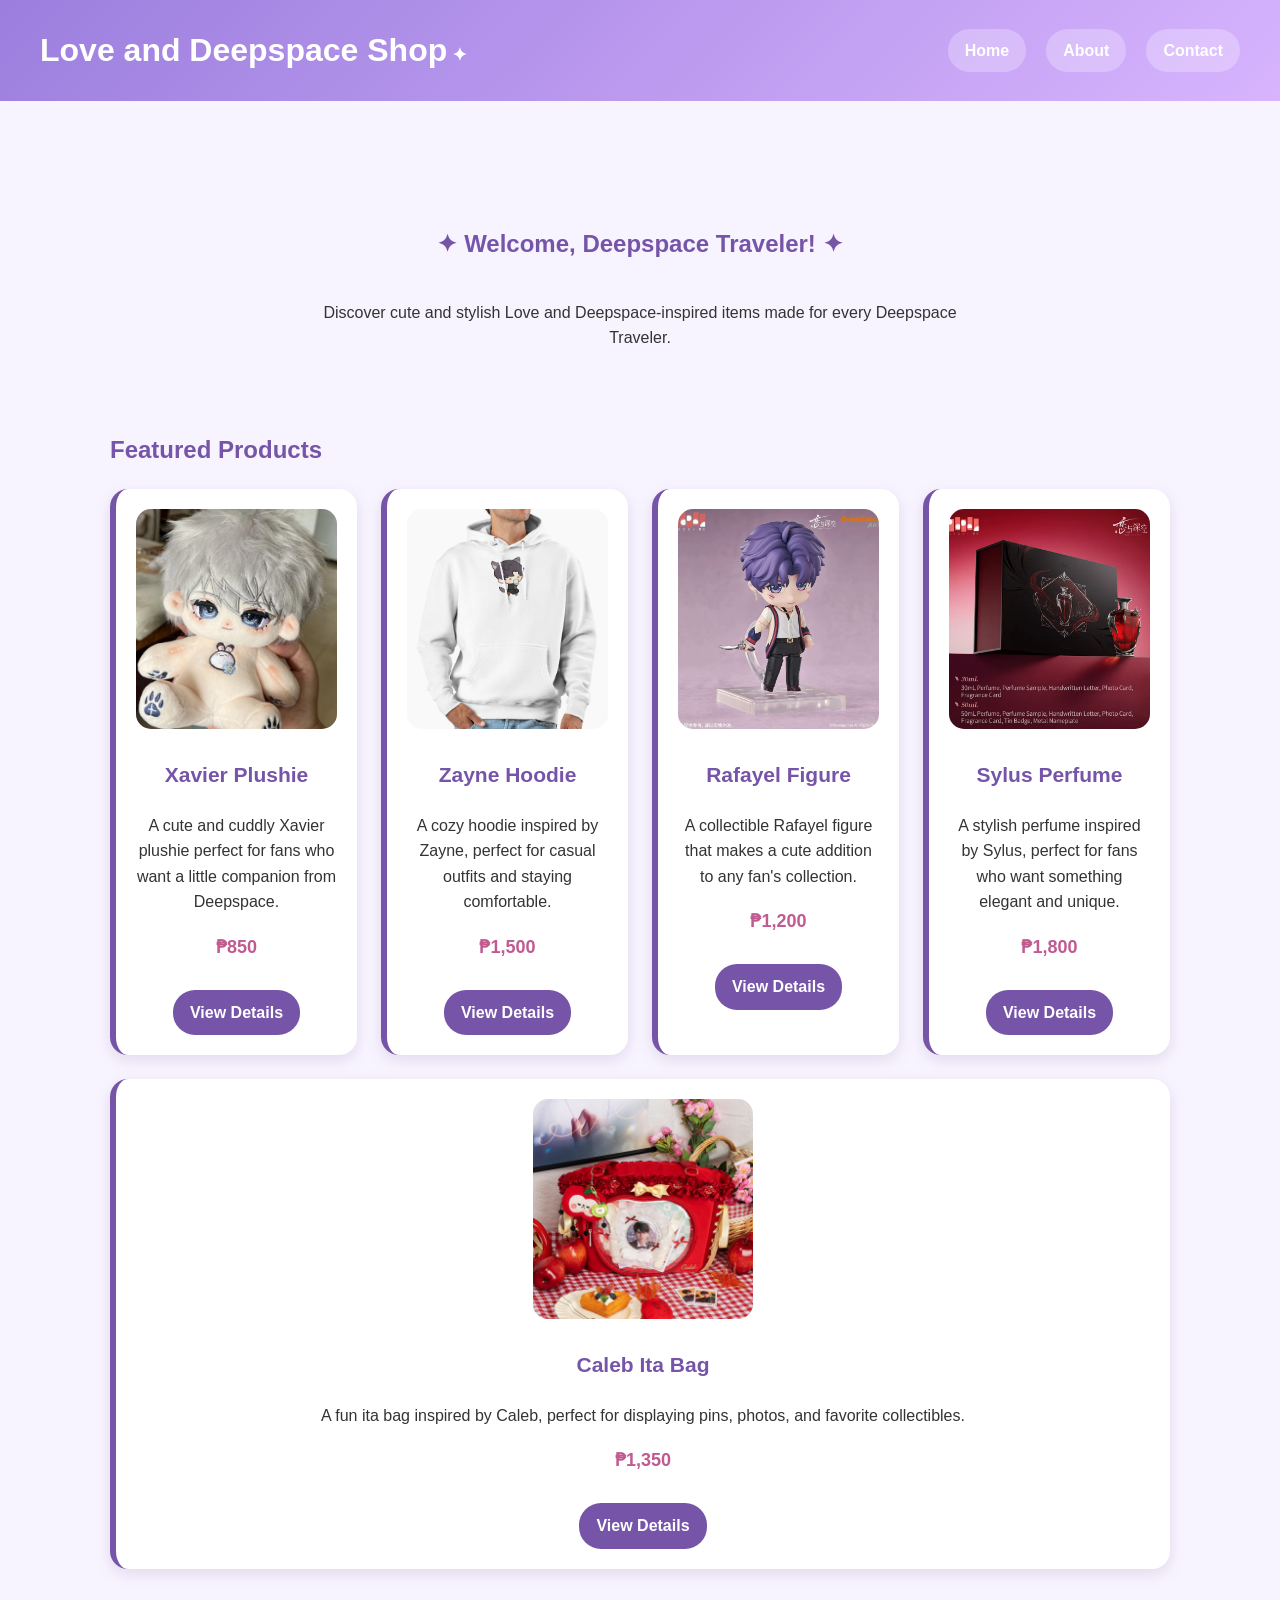
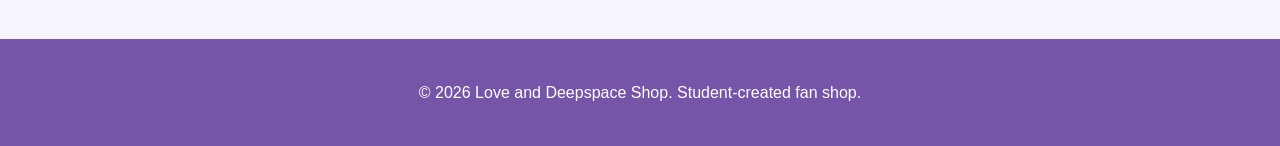
==== commit ab73d744: "Add responsive product grid with Flexbox" ====
--- a/index.html
+++ b/index.html
@@ -1,187 +1,121 @@
 <!DOCTYPE html>
 <html lang="en">
-
 <head>
     <meta charset="UTF-8">
     <meta name="viewport" content="width=device-width, initial-scale=1.0">
-
     <title>Love and Deepspace Shop</title>
-
     <link rel="stylesheet" href="style.css">
 </head>
 
 <body>
 
-    <header class="site-header">
+<header class="site-header">
+    <h1>Love and Deepspace Shop</h1>
 
-        <h1>Love and Deepspace Shop</h1>
-
-        <nav>
-            <ul>
-                <li><a href="index.html">Home</a></li>
-                <li><a href="about.html">About</a></li>
-                <li><a href="contact.html">Contact</a></li>
-            </ul>
-        </nav>
-
-    </header>
+    <nav>
+        <ul>
+            <li><a href="index.html">Home</a></li>
+            <li><a href="about.html">About</a></li>
+            <li><a href="contact.html">Contact</a></li>
+        </ul>
+    </nav>
+</header>
 
 
-    <main>
+<main>
 
-        <section class="welcome">
-
-            <h2>Welcome, Deepspace Traveler!</h2>
-
-            <p>
-                Discover cute collectibles, stylish items, and little treasures
-                inspired by the characters of Love and Deepspace.
-            </p>
-
-        </section>
+    <section class="welcome">
+        <h2>Welcome, Deepspace Traveler!</h2>
+        <p>
+            Discover cute and stylish Love and Deepspace-inspired items
+            made for every Deepspace Traveler.
+        </p>
+    </section>
 
 
-        <section>
+    <section>
+        <h2>Featured Products</h2>
 
-            <h2 class="section-title">Featured Products</h2>
+        <div class="product-grid">
 
-            <div class="products">
+            <article class="product-card">
+                <img src="xavier-plushie.jpg" alt="Xavier plushie">
+                <h3>Xavier Plushie</h3>
+                <p>
+                    A cute and cuddly Xavier plushie perfect for fans
+                    who want a little companion from Deepspace.
+                </p>
+                <p class="price">₱850</p>
+                <a class="details-link" href="products/xavier-plushie.html">
+                    View Details
+                </a>
+            </article>
 
 
-                <article class="product-card">
-
-                    <img
-                        src="xavier-plushie.jpg"
-                        alt="Xavier Plushie">
-
-                    <h3>Xavier Plushie</h3>
-
-                    <p class="price">₱850</p>
-
-                    <p>
-                        A soft and adorable Xavier plushie
-                        perfect for your collection.
-                    </p>
-
-                    <a
-                        class="details-link"
-                        href="products/xavier-plushie.html">
-                        View Details
-                    </a>
-
-                </article>
+            <article class="product-card">
+                <img src="zayne-hoodie.jpg" alt="Zayne hoodie">
+                <h3>Zayne Hoodie</h3>
+                <p>
+                    A cozy hoodie inspired by Zayne, perfect for
+                    casual outfits and staying comfortable.
+                </p>
+                <p class="price">₱1,500</p>
+                <a class="details-link" href="products/zayne-hoodie.html">
+                    View Details
+                </a>
+            </article>
 
 
-                <article class="product-card">
-
-                    <img
-                        src="zayne-hoodie.jpg"
-                        alt="Zayne Hoodie">
-
-                    <h3>Zayne Hoodie</h3>
-
-                    <p class="price">₱1,500</p>
-
-                    <p>
-                        A cozy hoodie inspired by Zayne,
-                        perfect for casual everyday wear.
-                    </p>
-
-                    <a
-                        class="details-link"
-                        href="products/zayne-hoodie.html">
-                        View Details
-                    </a>
-
-                </article>
+            <article class="product-card">
+                <img src="rafayel-nendoroid.jpg" alt="Rafayel figure">
+                <h3>Rafayel Figure</h3>
+                <p>
+                    A collectible Rafayel figure that makes a cute
+                    addition to any fan's collection.
+                </p>
+                <p class="price">₱1,200</p>
+                <a class="details-link" href="products/rafayel-nendoroid.html">
+                    View Details
+                </a>
+            </article>
 
 
-                <article class="product-card">
-
-                    <img
-                        src="rafayel-nendoroid.jpg"
-                        alt="Rafayel Nendoroid Figure">
-
-                    <h3>Rafayel Figure</h3>
-
-                    <p class="price">₱1,200</p>
-
-                    <p>
-                        A charming collectible figure
-                        for fans who love displaying their favorites.
-                    </p>
-
-                    <a
-                        class="details-link"
-                        href="products/rafayel-nendoroid.html">
-                        View Details
-                    </a>
-
-                </article>
+            <article class="product-card">
+                <img src="sylus-perfume.webp" alt="Sylus perfume">
+                <h3>Sylus Perfume</h3>
+                <p>
+                    A stylish perfume inspired by Sylus, perfect for
+                    fans who want something elegant and unique.
+                </p>
+                <p class="price">₱1,800</p>
+                <a class="details-link" href="products/sylus-perfume.html">
+                    View Details
+                </a>
+            </article>
 
 
-                <article class="product-card">
+            <article class="product-card">
+                <img src="caleb-ita-bag.jpg" alt="Caleb ita bag">
+                <h3>Caleb Ita Bag</h3>
+                <p>
+                    A fun ita bag inspired by Caleb, perfect for
+                    displaying pins, photos, and favorite collectibles.
+                </p>
+                <p class="price">₱1,350</p>
+                <a class="details-link" href="products/caleb-ita-bag.html">
+                    View Details
+                </a>
+            </article>
 
-                    <img
-                        src="sylus-perfume.webp"
-                        alt="Sylus Perfume">
+        </div>
+    </section>
 
-                    <h3>Sylus Perfume</h3>
-
-                    <p class="price">₱1,800</p>
-
-                    <p>
-                        A stylish fragrance inspired by
-                        the mysterious charm of Sylus.
-                    </p>
-
-                    <a
-                        class="details-link"
-                        href="products/sylus-perfume.html">
-                        View Details
-                    </a>
-
-                </article>
+</main>
 
 
-                <article class="product-card">
-
-                    <img
-                        src="caleb-ita-bag.jpg"
-                        alt="Caleb Ita Bag">
-
-                    <h3>Caleb Ita Bag</h3>
-
-                    <p class="price">₱1,350</p>
-
-                    <p>
-                        A cute ita bag for showing off
-                        your favorite pins and collectibles.
-                    </p>
-
-                    <a
-                        class="details-link"
-                        href="products/caleb-ita-bag.html">
-                        View Details
-                    </a>
-
-                </article>
-
-            </div>
-
-        </section>
-
-    </main>
-
-
-    <footer>
-
-        <p>
-            © 2026 Love and Deepspace Shop ✦ Made with love for Deepspace fans.
-        </p>
-
-    </footer>
+<footer>
+    <p>&copy; 2026 Love and Deepspace Shop. Student-created fan shop.</p>
+</footer>
 
 </body>
-
 </html>
--- a/style.css
+++ b/style.css
@@ -1,7 +1,3 @@
-/* =========================
-   VARIABLES
-========================= */
-
 :root {
     --brand: #7655a8;
     --brand-dark: #5f4389;
@@ -13,10 +9,7 @@
     --soft-purple: #eee4ff;
 }
 
-
-/* =========================
-   BASE
-========================= */
+/* ---------- Base Styles ---------- */
 
 * {
     box-sizing: border-box;
@@ -41,18 +34,14 @@
 }
 
 
-/* =========================
-   HEADER
-========================= */
+/* ---------- Header ---------- */
 
 .site-header {
     display: flex;
     justify-content: space-between;
     align-items: center;
-
+    min-height: 90px;
     padding: 25px 40px;
-    min-height: 90px;
-
     background: linear-gradient(135deg, #9b7ede, #d8b4fe);
 }
 
@@ -70,7 +59,6 @@
 .site-header nav ul {
     display: flex;
     gap: 20px;
-
     list-style: none;
     padding: 0;
     margin: 0;
@@ -82,16 +70,12 @@
 
 .site-header nav a {
     display: inline-block;
-
     padding: 9px 17px;
     border-radius: 25px;
-
     background: rgba(255, 255, 255, 0.25);
     color: var(--white);
-
     text-decoration: none;
     font-weight: bold;
-
     transition: 0.2s ease;
 }
 
@@ -102,31 +86,24 @@
 }
 
 
-/* =========================
-   MAIN
-========================= */
+/* ---------- Main Content ---------- */
 
 main {
     max-width: 1100px;
     margin: 40px auto;
     padding: 20px;
-
     animation: fadeIn 0.5s ease;
 }
 
 
-/* =========================
-   WELCOME
-========================= */
+/* ---------- Welcome Section ---------- */
 
 .welcome {
     min-height: 250px;
-
     display: flex;
     flex-direction: column;
     justify-content: center;
     align-items: center;
-
     text-align: center;
 }
 
@@ -143,32 +120,22 @@
 }
 
 
-/* =========================
-   PRODUCT CARDS
-========================= */
-
-.products {
+/* ---------- Product Grid ---------- */
+
+.product-grid {
     display: flex;
     flex-wrap: wrap;
-    justify-content: center;
-    gap: 25px;
+    gap: 24px;
 }
 
 .product-card {
-    width: 250px;
-
+    flex: 1 1 240px;
     padding: 20px;
-    margin-bottom: 25px;
-
     background: var(--white);
-
     border-left: 6px solid var(--brand);
     border-radius: 18px;
-
-    text-align: center;
-
+    text-align: center;
     box-shadow: 0 5px 15px rgba(100, 70, 130, 0.15);
-
     transition: 0.2s ease;
 }
 
@@ -193,30 +160,19 @@
     font-weight: bold;
 }
 
-
-/* =========================
-   BUTTONS
-========================= */
-
 .details-link,
 button {
     display: inline-block;
-
     margin-top: 10px;
     padding: 10px 17px;
-
     border: none;
     border-radius: 22px;
-
     background: var(--brand);
     color: var(--white);
-
     text-decoration: none;
     font-family: Arial, sans-serif;
     font-weight: bold;
-
     cursor: pointer;
-
     transition: 0.2s ease;
 }
 
@@ -227,9 +183,7 @@
 }
 
 
-/* =========================
-   CARDS
-========================= */
+/* ---------- Cards ---------- */
 
 .info-card,
 .product-detail,
@@ -237,19 +191,14 @@
 .contact-card {
     padding: 30px;
     margin-bottom: 30px;
-
     background: var(--white);
-
     border-left: 6px solid var(--brand);
     border-radius: 18px;
-
     box-shadow: 0 5px 15px rgba(100, 70, 130, 0.15);
 }
 
 
-/* =========================
-   PRODUCT DETAILS
-========================= */
+/* ---------- Product Details ---------- */
 
 .product-detail h2 {
     text-align: center;
@@ -258,14 +207,10 @@
 
 .product-detail-image {
     display: block;
-
     width: 360px;
     height: 360px;
-
     object-fit: cover;
-
     margin: 20px auto 30px;
-
     border-radius: 20px;
 }
 
@@ -276,9 +221,7 @@
 }
 
 
-/* =========================
-   TABLE
-========================= */
+/* ---------- Tables ---------- */
 
 table {
     width: 100%;
@@ -300,9 +243,7 @@
 }
 
 
-/* =========================
-   FORMS
-========================= */
+/* ---------- Contact Form ---------- */
 
 .contact-card h2 {
     text-align: center;
@@ -315,7 +256,6 @@
 fieldset {
     padding: 25px;
     margin-top: 20px;
-
     border: 2px solid var(--muted);
     border-radius: 15px;
 }
@@ -331,7 +271,6 @@
     display: block;
     margin-top: 15px;
     margin-bottom: 7px;
-
     color: var(--brand);
     font-weight: bold;
 }
@@ -340,14 +279,10 @@
 select,
 textarea {
     width: 100%;
-
     padding: 12px;
-
     border: 1px solid var(--muted);
     border-radius: 10px;
-
     background: var(--background);
-
     font-family: Arial, sans-serif;
     font-size: 15px;
 }
@@ -365,24 +300,18 @@
 }
 
 
-/* =========================
-   FOOTER
-========================= */
+/* ---------- Footer ---------- */
 
 footer {
     padding: 25px;
     margin-top: 50px;
-
     background: var(--brand);
     color: var(--white);
-
-    text-align: center;
-}
-
-
-/* =========================
-   ANIMATION
-========================= */
+    text-align: center;
+}
+
+
+/* ---------- Animation ---------- */
 
 @keyframes fadeIn {
     from {
@@ -397,12 +326,9 @@
 }
 
 
-/* =========================
-   MOBILE
-========================= */
+/* ---------- Mobile ---------- */
 
 @media (max-width: 700px) {
-
     .site-header {
         flex-direction: column;
         gap: 20px;
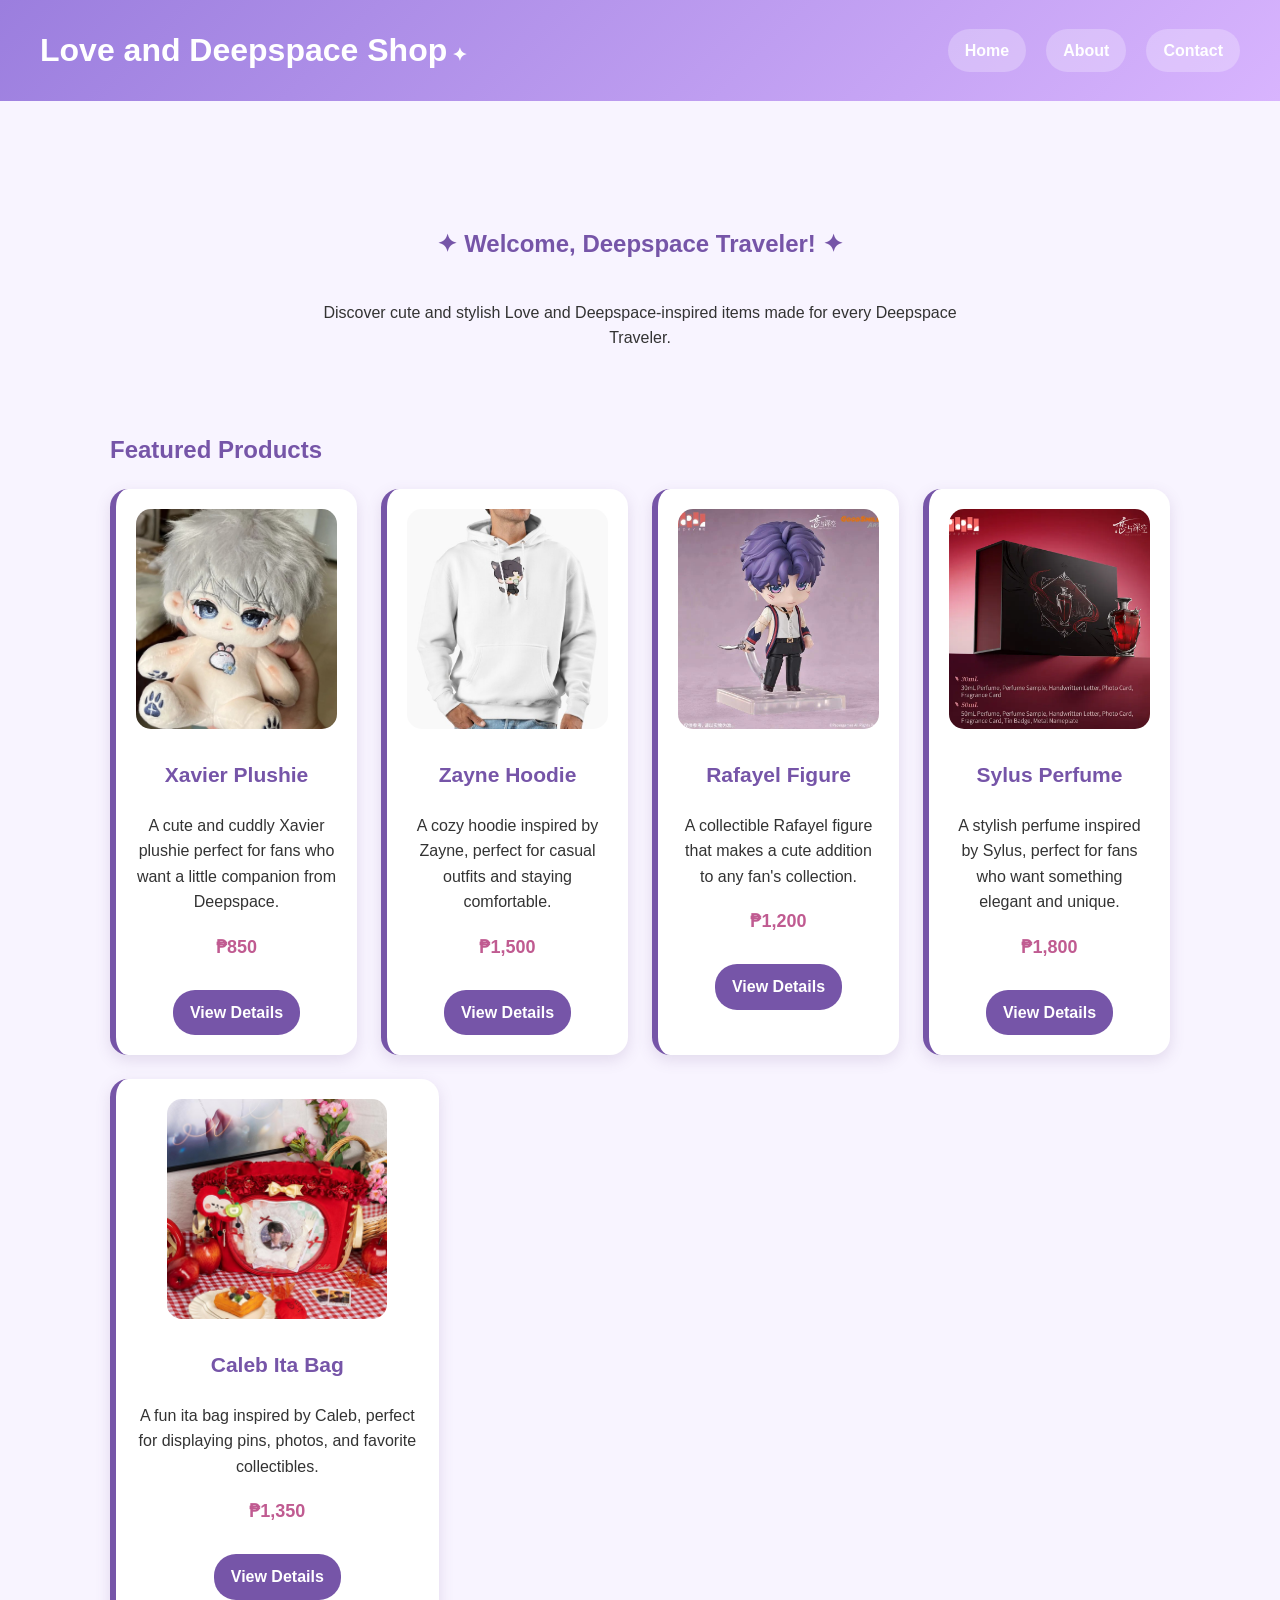
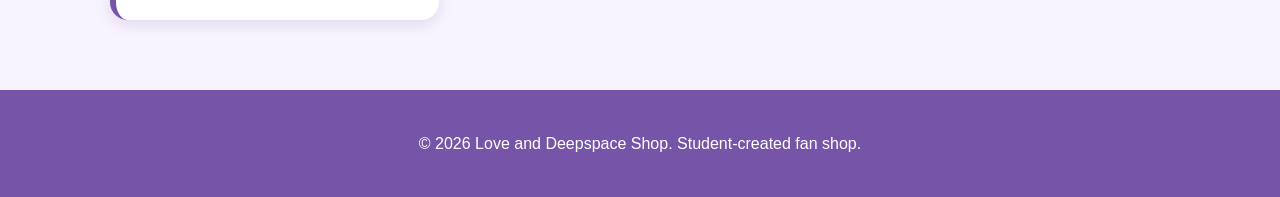
==== commit 8efaa8a9: "Fix responsive product grid layout" ====
--- a/index.html
+++ b/index.html
@@ -1,5 +1,6 @@
 <!DOCTYPE html>
 <html lang="en">
+
 <head>
     <meta charset="UTF-8">
     <meta name="viewport" content="width=device-width, initial-scale=1.0">
@@ -9,113 +10,226 @@
 
 <body>
 
-<header class="site-header">
-    <h1>Love and Deepspace Shop</h1>
-
-    <nav>
-        <ul>
-            <li><a href="index.html">Home</a></li>
-            <li><a href="about.html">About</a></li>
-            <li><a href="contact.html">Contact</a></li>
-        </ul>
-    </nav>
-</header>
-
-
-<main>
-
-    <section class="welcome">
-        <h2>Welcome, Deepspace Traveler!</h2>
+    <!-- ---------- Header ---------- -->
+
+    <header class="site-header">
+
+        <h1>Love and Deepspace Shop</h1>
+
+        <nav>
+            <ul>
+                <li>
+                    <a href="index.html">Home</a>
+                </li>
+
+                <li>
+                    <a href="about.html">About</a>
+                </li>
+
+                <li>
+                    <a href="contact.html">Contact</a>
+                </li>
+            </ul>
+        </nav>
+
+    </header>
+
+
+    <!-- ---------- Main Content ---------- -->
+
+    <main>
+
+        <!-- ---------- Welcome Section ---------- -->
+
+        <section class="welcome">
+
+            <h2>Welcome, Deepspace Traveler!</h2>
+
+            <p>
+                Discover cute and stylish Love and Deepspace-inspired
+                items made for every Deepspace Traveler.
+            </p>
+
+        </section>
+
+
+        <!-- ---------- Featured Products ---------- -->
+
+        <section>
+
+            <h2>Featured Products</h2>
+
+            <div class="product-grid">
+
+
+                <!-- Xavier Plushie -->
+
+                <article class="product-card">
+
+                    <img
+                        src="xavier-plushie.jpg"
+                        alt="Xavier plushie"
+                    >
+
+                    <h3>Xavier Plushie</h3>
+
+                    <p>
+                        A cute and cuddly Xavier plushie perfect for
+                        fans who want a little companion from Deepspace.
+                    </p>
+
+                    <p class="price">
+                        ₱850
+                    </p>
+
+                    <a
+                        class="details-link"
+                        href="products/xavier-plushie.html"
+                    >
+                        View Details
+                    </a>
+
+                </article>
+
+
+                <!-- Zayne Hoodie -->
+
+                <article class="product-card">
+
+                    <img
+                        src="zayne-hoodie.jpg"
+                        alt="Zayne hoodie"
+                    >
+
+                    <h3>Zayne Hoodie</h3>
+
+                    <p>
+                        A cozy hoodie inspired by Zayne, perfect for
+                        casual outfits and staying comfortable.
+                    </p>
+
+                    <p class="price">
+                        ₱1,500
+                    </p>
+
+                    <a
+                        class="details-link"
+                        href="products/zayne-hoodie.html"
+                    >
+                        View Details
+                    </a>
+
+                </article>
+
+
+                <!-- Rafayel Figure -->
+
+                <article class="product-card">
+
+                    <img
+                        src="rafayel-nendoroid.jpg"
+                        alt="Rafayel figure"
+                    >
+
+                    <h3>Rafayel Figure</h3>
+
+                    <p>
+                        A collectible Rafayel figure that makes a cute
+                        addition to any fan's collection.
+                    </p>
+
+                    <p class="price">
+                        ₱1,200
+                    </p>
+
+                    <a
+                        class="details-link"
+                        href="products/rafayel-nendoroid.html"
+                    >
+                        View Details
+                    </a>
+
+                </article>
+
+
+                <!-- Sylus Perfume -->
+
+                <article class="product-card">
+
+                    <img
+                        src="sylus-perfume.webp"
+                        alt="Sylus perfume"
+                    >
+
+                    <h3>Sylus Perfume</h3>
+
+                    <p>
+                        A stylish perfume inspired by Sylus, perfect
+                        for fans who want something elegant and unique.
+                    </p>
+
+                    <p class="price">
+                        ₱1,800
+                    </p>
+
+                    <a
+                        class="details-link"
+                        href="products/sylus-perfume.html"
+                    >
+                        View Details
+                    </a>
+
+                </article>
+
+
+                <!-- Caleb Ita Bag -->
+
+                <article class="product-card">
+
+                    <img
+                        src="caleb-ita-bag.jpg"
+                        alt="Caleb ita bag"
+                    >
+
+                    <h3>Caleb Ita Bag</h3>
+
+                    <p>
+                        A fun ita bag inspired by Caleb, perfect for
+                        displaying pins, photos, and favorite collectibles.
+                    </p>
+
+                    <p class="price">
+                        ₱1,350
+                    </p>
+
+                    <a
+                        class="details-link"
+                        href="products/caleb-ita-bag.html"
+                    >
+                        View Details
+                    </a>
+
+                </article>
+
+
+            </div>
+
+        </section>
+
+    </main>
+
+
+    <!-- ---------- Footer ---------- -->
+
+    <footer>
+
         <p>
-            Discover cute and stylish Love and Deepspace-inspired items
-            made for every Deepspace Traveler.
+            &copy; 2026 Love and Deepspace Shop.
+            Student-created fan shop.
         </p>
-    </section>
-
-
-    <section>
-        <h2>Featured Products</h2>
-
-        <div class="product-grid">
-
-            <article class="product-card">
-                <img src="xavier-plushie.jpg" alt="Xavier plushie">
-                <h3>Xavier Plushie</h3>
-                <p>
-                    A cute and cuddly Xavier plushie perfect for fans
-                    who want a little companion from Deepspace.
-                </p>
-                <p class="price">₱850</p>
-                <a class="details-link" href="products/xavier-plushie.html">
-                    View Details
-                </a>
-            </article>
-
-
-            <article class="product-card">
-                <img src="zayne-hoodie.jpg" alt="Zayne hoodie">
-                <h3>Zayne Hoodie</h3>
-                <p>
-                    A cozy hoodie inspired by Zayne, perfect for
-                    casual outfits and staying comfortable.
-                </p>
-                <p class="price">₱1,500</p>
-                <a class="details-link" href="products/zayne-hoodie.html">
-                    View Details
-                </a>
-            </article>
-
-
-            <article class="product-card">
-                <img src="rafayel-nendoroid.jpg" alt="Rafayel figure">
-                <h3>Rafayel Figure</h3>
-                <p>
-                    A collectible Rafayel figure that makes a cute
-                    addition to any fan's collection.
-                </p>
-                <p class="price">₱1,200</p>
-                <a class="details-link" href="products/rafayel-nendoroid.html">
-                    View Details
-                </a>
-            </article>
-
-
-            <article class="product-card">
-                <img src="sylus-perfume.webp" alt="Sylus perfume">
-                <h3>Sylus Perfume</h3>
-                <p>
-                    A stylish perfume inspired by Sylus, perfect for
-                    fans who want something elegant and unique.
-                </p>
-                <p class="price">₱1,800</p>
-                <a class="details-link" href="products/sylus-perfume.html">
-                    View Details
-                </a>
-            </article>
-
-
-            <article class="product-card">
-                <img src="caleb-ita-bag.jpg" alt="Caleb ita bag">
-                <h3>Caleb Ita Bag</h3>
-                <p>
-                    A fun ita bag inspired by Caleb, perfect for
-                    displaying pins, photos, and favorite collectibles.
-                </p>
-                <p class="price">₱1,350</p>
-                <a class="details-link" href="products/caleb-ita-bag.html">
-                    View Details
-                </a>
-            </article>
-
-        </div>
-    </section>
-
-</main>
-
-
-<footer>
-    <p>&copy; 2026 Love and Deepspace Shop. Student-created fan shop.</p>
-</footer>
+
+    </footer>
 
 </body>
+
 </html>
--- a/style.css
+++ b/style.css
@@ -34,7 +34,7 @@
 }
 
 
-/* ---------- Header ---------- */
+/* ---------- Header / 6.1 ---------- */
 
 .site-header {
     display: flex;
@@ -89,14 +89,14 @@
 /* ---------- Main Content ---------- */
 
 main {
-    max-width: 1100px;
+    width: min(1100px, calc(100% - 40px));
     margin: 40px auto;
     padding: 20px;
     animation: fadeIn 0.5s ease;
 }
 
 
-/* ---------- Welcome Section ---------- */
+/* ---------- Welcome / 6.1 Centering ---------- */
 
 .welcome {
     min-height: 250px;
@@ -120,9 +120,10 @@
 }
 
 
-/* ---------- Product Grid ---------- */
+/* ---------- Product Grid / 6.2 ---------- */
 
 .product-grid {
+    width: 100%;
     display: flex;
     flex-wrap: wrap;
     gap: 24px;
@@ -130,6 +131,7 @@
 
 .product-card {
     flex: 1 1 240px;
+    max-width: 31%;
     padding: 20px;
     background: var(--white);
     border-left: 6px solid var(--brand);
@@ -323,26 +325,4 @@
         opacity: 1;
         transform: translateY(0);
     }
-}
-
-
-/* ---------- Mobile ---------- */
-
-@media (max-width: 700px) {
-    .site-header {
-        flex-direction: column;
-        gap: 20px;
-        text-align: center;
-    }
-
-    .site-header nav ul {
-        flex-wrap: wrap;
-        justify-content: center;
-        gap: 10px;
-    }
-
-    .product-detail-image {
-        width: 280px;
-        height: 280px;
-    }
 }
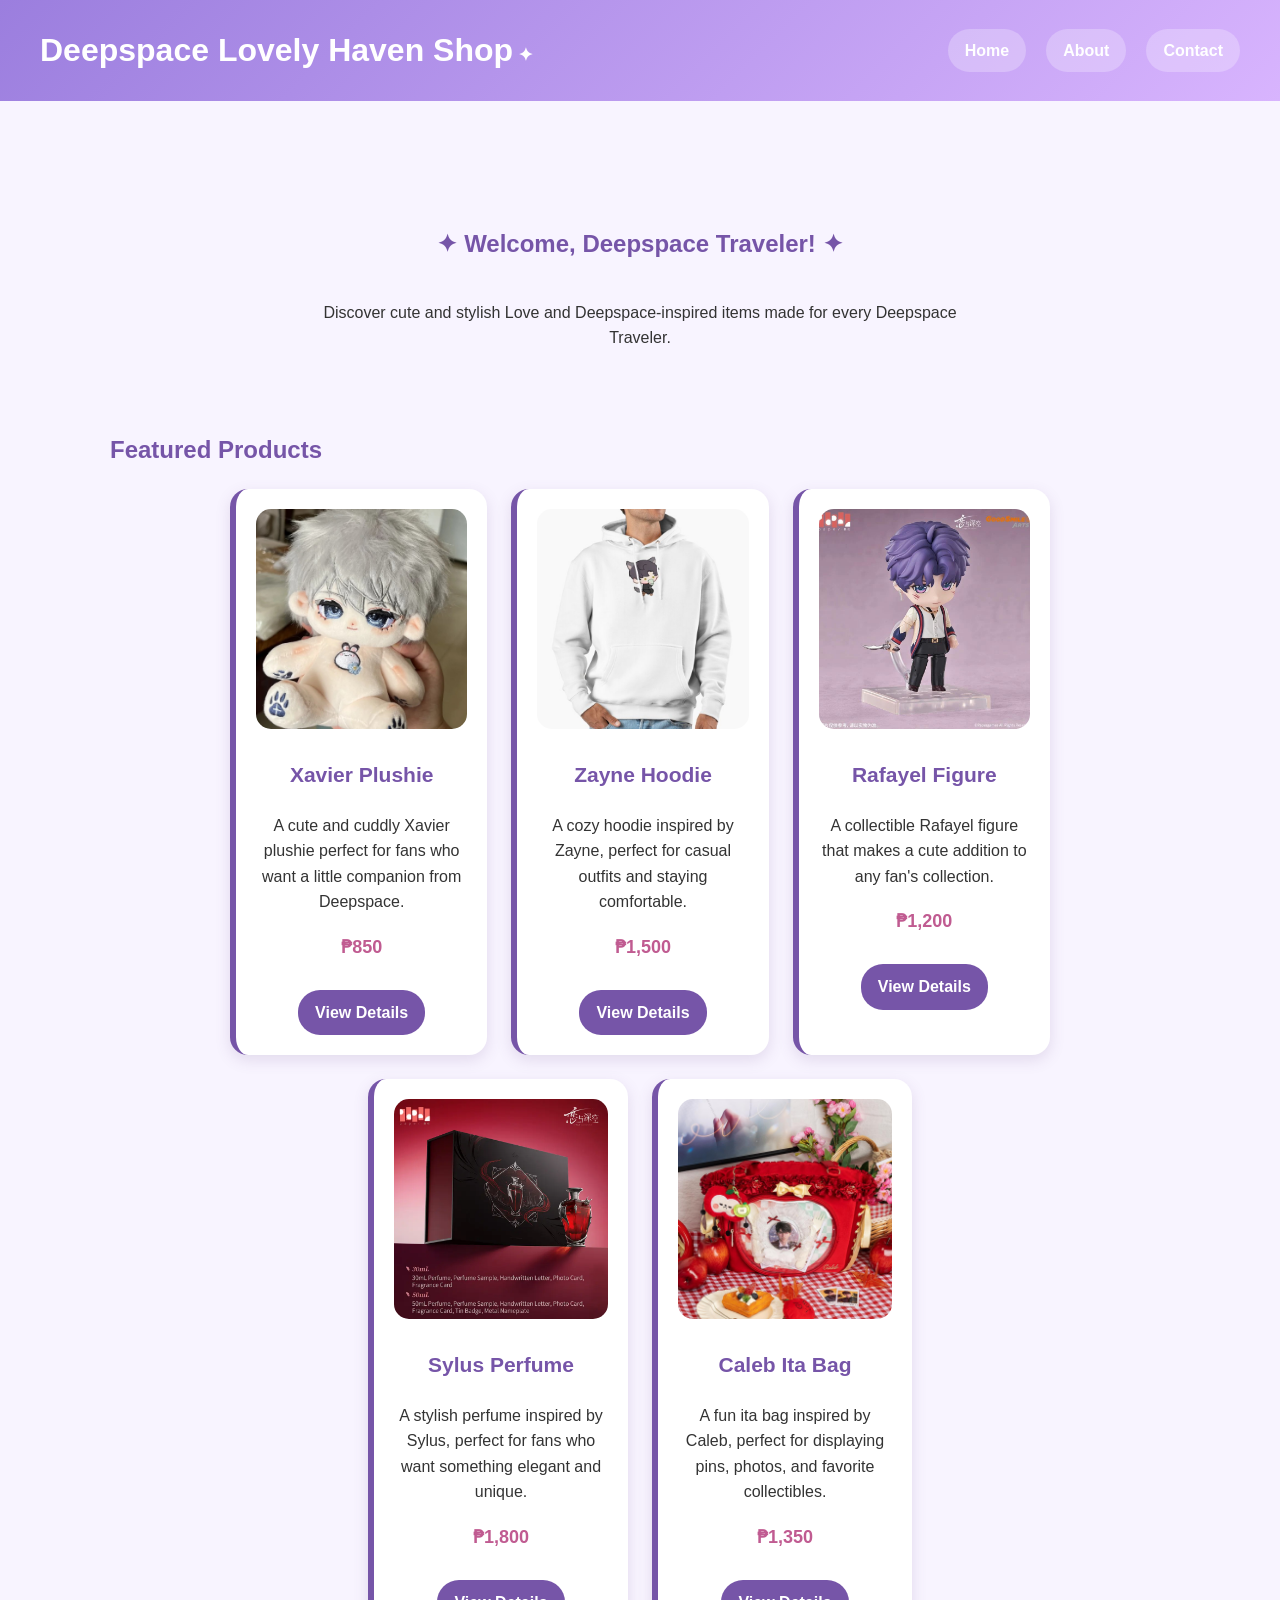
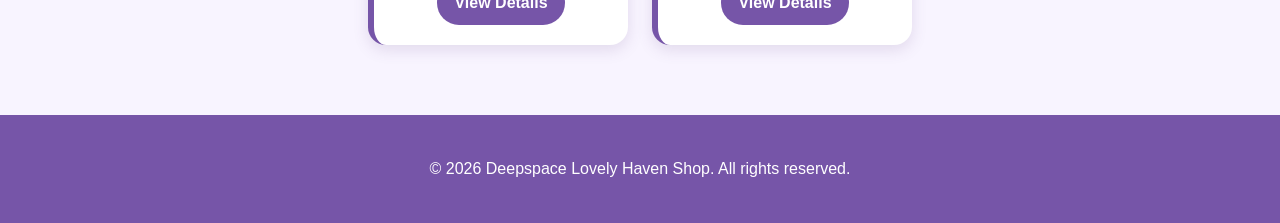
==== commit 8bf8b4c7: "Improve responsive product layout and update shop name" ====
--- a/index.html
+++ b/index.html
@@ -4,7 +4,7 @@
 <head>
     <meta charset="UTF-8">
     <meta name="viewport" content="width=device-width, initial-scale=1.0">
-    <title>Love and Deepspace Shop</title>
+    <title>Deepspace Lovely Haven Shop</title>
     <link rel="stylesheet" href="style.css">
 </head>
 
@@ -14,7 +14,7 @@
 
     <header class="site-header">
 
-        <h1>Love and Deepspace Shop</h1>
+        <h1>Deepspace Lovely Haven Shop</h1>
 
         <nav>
             <ul>
@@ -224,8 +224,7 @@
     <footer>
 
         <p>
-            &copy; 2026 Love and Deepspace Shop.
-            Student-created fan shop.
+            &copy; 2026 Deepspace Lovely Haven Shop. All rights reserved.
         </p>
 
     </footer>
--- a/style.css
+++ b/style.css
@@ -9,6 +9,7 @@
     --soft-purple: #eee4ff;
 }
 
+
 /* ---------- Base Styles ---------- */
 
 * {
@@ -123,15 +124,17 @@
 /* ---------- Product Grid / 6.2 ---------- */
 
 .product-grid {
-    width: 100%;
+    width: min(820px, 100%);
+    margin: 0 auto;
     display: flex;
     flex-wrap: wrap;
+    justify-content: center;
     gap: 24px;
 }
 
 .product-card {
     flex: 1 1 240px;
-    max-width: 31%;
+    max-width: 260px;
     padding: 20px;
     background: var(--white);
     border-left: 6px solid var(--brand);
